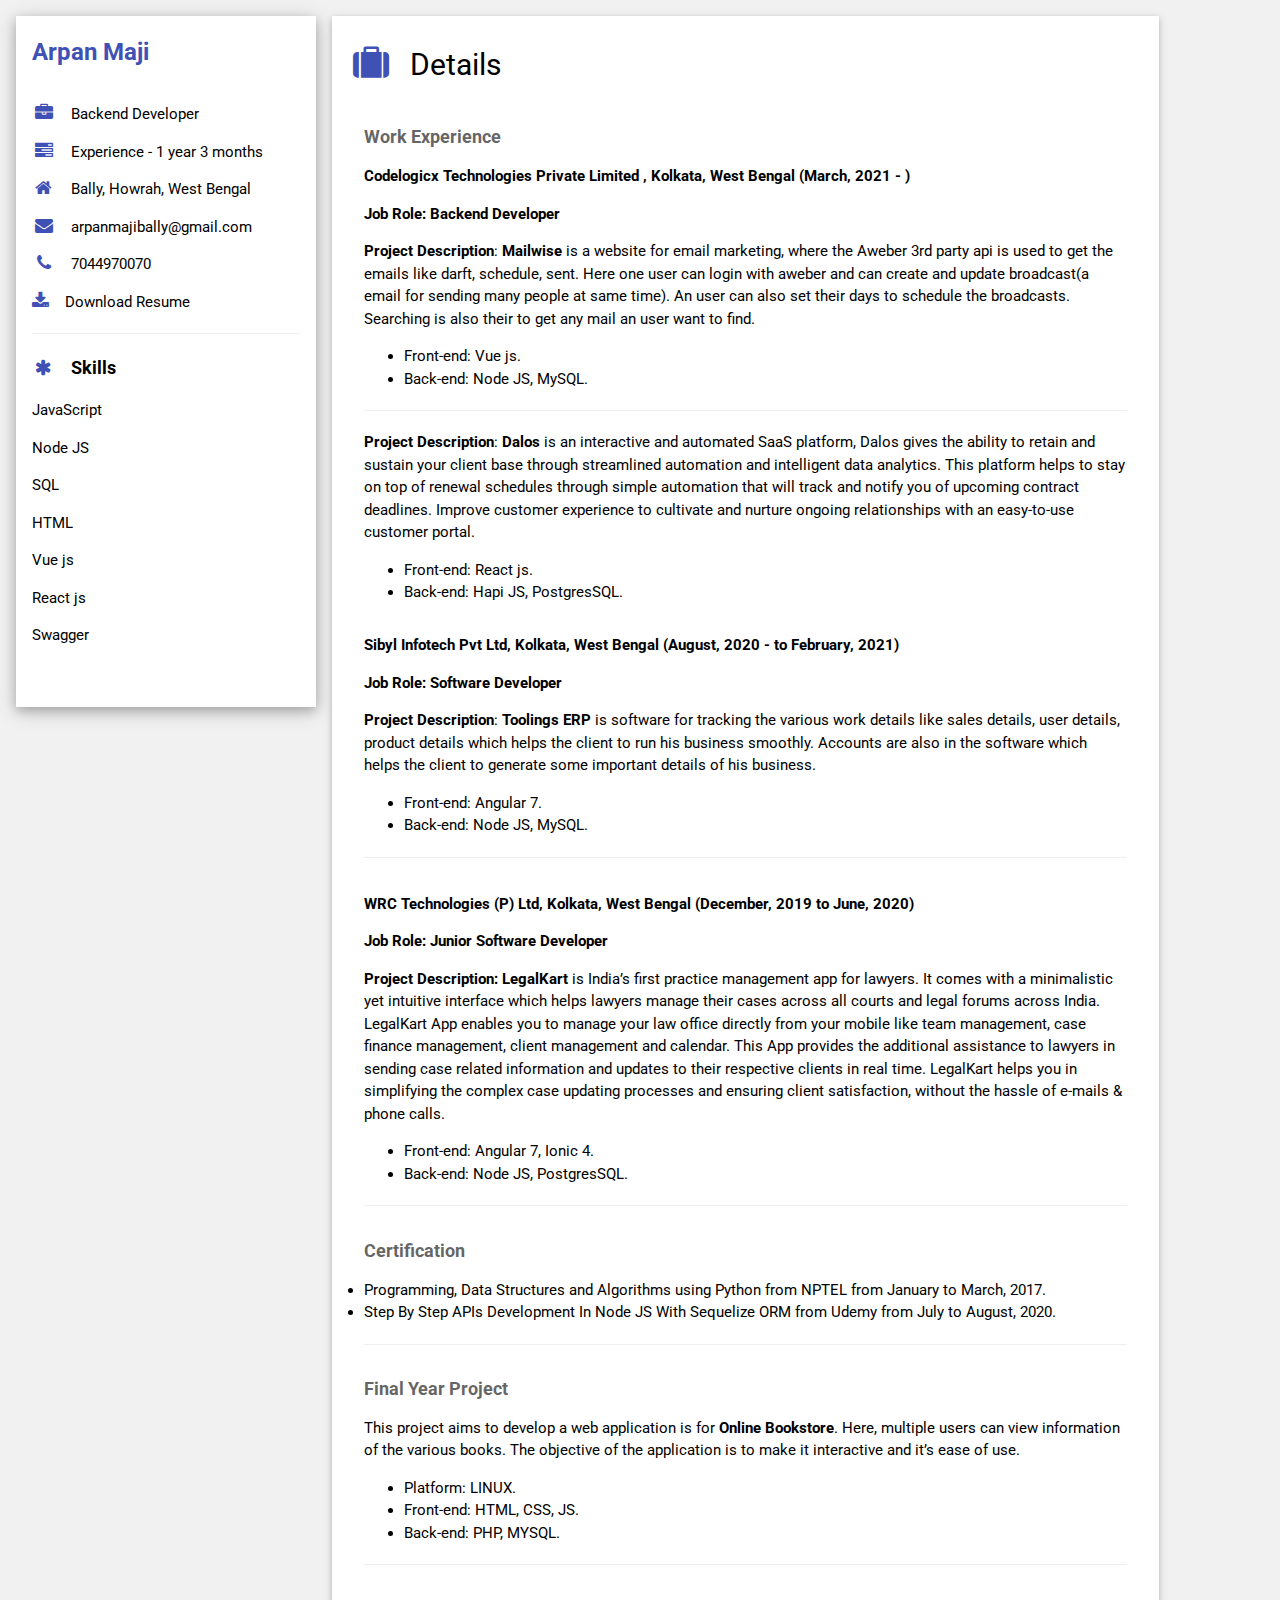
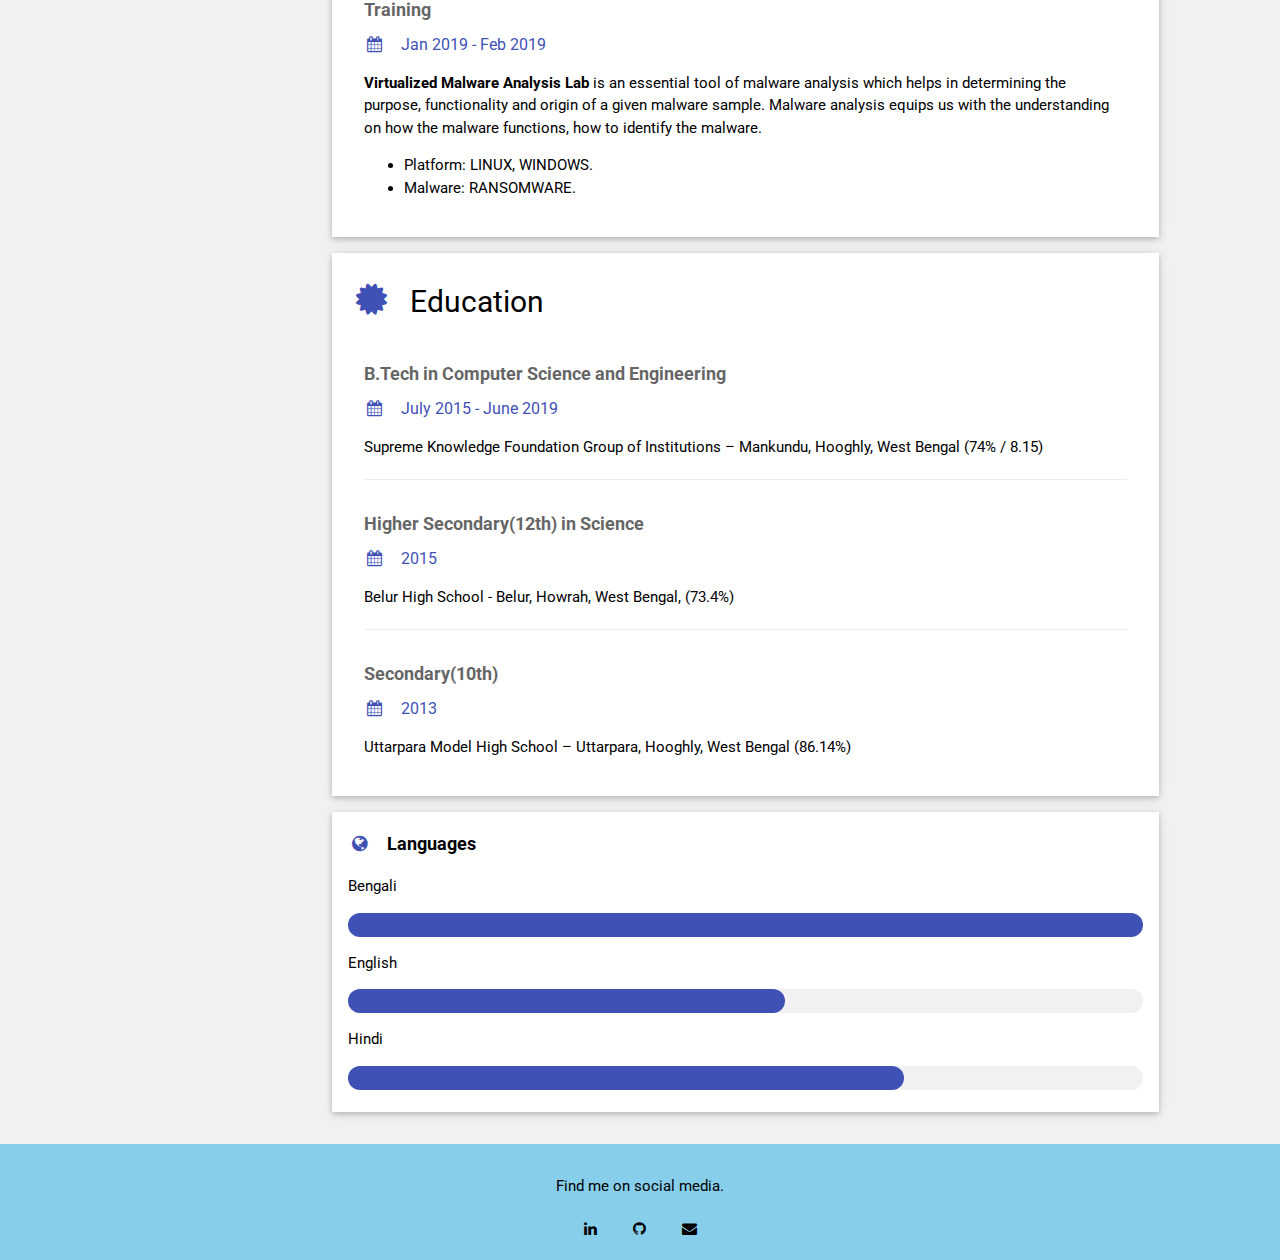
==== index.html @ 8499e1c4 "update" ====
<!DOCTYPE html>
<html>
<title>Arpan Maji</title>
<meta charset="UTF-8">
<meta name="viewport" content="width=device-width, initial-scale=1">
<link rel="stylesheet" href="https://www.w3schools.com/w3css/4/w3.css">
<link rel='stylesheet' href='https://fonts.googleapis.com/css?family=Roboto'>
<link rel="stylesheet" href="https://cdnjs.cloudflare.com/ajax/libs/font-awesome/4.7.0/css/font-awesome.min.css">
<style>
    html,
    body,
    h1,
    h2,
    h3,
    h4,
    h5,
    h6 {
        font-family: "Roboto", sans-serif
    }
</style>

<body class="w3-light-grey">

    <!-- Page Container -->
    <div class="w3-content w3-margin-top" style="max-width:1400px;">

        <!-- The Grid -->
        <div class="w3-row-padding">

            <!-- Left Column -->
            <div class="w3-quarter">

                <div class="w3-white w3-text-black w3-card-4">
                    <div class="w3-display-circle">
                        <!-- <img src="arpan_maji.png" class="w3-circle w3-border" alt="Avatar"> -->
                        <div class="w3-display w3-container w3-text-indigo w3-padding">
                            <h3><b>Arpan Maji</b></h3>
                        </div>
                    </div>
                    <div class="w3-container">
                        <p><i class="fa fa-briefcase fa-fw w3-margin-right w3-large w3-text-indigo"></i>Backend Developer </p>
                        <p><i class="fa fa-tasks fa-fw w3-margin-right w3-large w3-text-indigo"></i>Experience - 1 year 3 months </p>
                        <p><i class="fa fa-home fa-fw w3-margin-right w3-large w3-text-indigo"></i>Bally, Howrah, West Bengal</p>
                        <p><i class="fa fa-envelope fa-fw w3-margin-right w3-large w3-text-indigo"></i>arpanmajibally@gmail.com</p>
                        <p><i class="fa fa-phone fa-fw w3-margin-right w3-large w3-text-indigo"></i>7044970070</p>
                        <p><a href="resume_arp1.pdf" target="_blank"><i class="fa fa-download fa- fw w3-margin-right w3-large w3-text-indigo"></i></a>Download Resume</p>
                        <hr>

                        <p class="w3-large"><b><i class="fa fa-asterisk fa-fw w3-margin-right w3-text-indigo"></i>Skills</b></p>
                        <p>JavaScript</p>
                        <!-- <div class="w3-light-grey w3-round-xlarge w3-small">
            <div class="w3-container w3-center w3-round-xlarge w3-indigo" style="width:70%">
              <div class="w3-center w3-text-white">70%</div>
            </div>
          </div> -->
                        <!-- <p>JAVA</p> -->
                        <!-- <div class="w3-light-grey w3-round-xlarge w3-small">
            <div class="w3-container w3-center w3-round-xlarge w3-indigo" style="width:70%">
              <div class="w3-center w3-text-white">70%</div>
            </div>
          </div> -->
                        <p>Node JS</p>
                        <!-- <div class="w3-light-grey w3-round-xlarge w3-small">
            <div class="w3-container w3-center w3-round-xlarge w3-indigo" style="width:75%">75%</div>
          </div> -->
                        <p>SQL</p>
                        <!-- <div class="w3-light-grey w3-round-xlarge w3-small">
            <div class="w3-container w3-center w3-round-xlarge w3-indigo" style="width:70%">70%</div>
          </div> -->
                        <p>HTML</p>
                        <!-- <div class="w3-light-grey w3-round-xlarge w3-small">
            <div class="w3-container w3-center w3-round-xlarge w3-indigo" style="width:60%">60%</div>
          </div> -->    <p>Vue js</p>
                        <p>React js</p>
                        <!-- <div class="w3-light-grey w3-round-xlarge w3-small">
            <div class="w3-container w3-center w3-round-xlarge w3-indigo" style="width:60%">60%</div>
          </div> -->    
                        <p>Swagger</p>
                        <!-- <p>MYSQL</p> -->
                        <!-- <div class="w3-light-grey w3-round-xlarge w3-small">
            <div class="w3-container w3-center w3-round-xlarge w3-indigo" style="width:55%">55%</div>
          </div> -->
                        <!-- <p>Python</p> -->
                        <!-- <div class="w3-light-grey w3-round-xlarge w3-small">
            <div class="w3-container w3-center w3-round-xlarge w3-indigo" style="width:45%">45%</div>
          </div> -->
                        <!-- <p>Machine Learning</p> -->
                        <!-- <div class="w3-light-grey w3-round-xlarge w3-small">
            <div class="w3-container w3-center w3-round-xlarge w3-indigo" style="width:15%">15%</div>
          </div> -->
                        <br>

                        <!-- <p class="w3-large w3-text-theme"><b><i class="fa fa-globe fa-fw w3-margin-right w3-text-indigo"></i>Languages</b></p>
                        <p>Bengali</p>
                        <div class="w3-light-grey w3-round-xlarge">
                            <div class="w3-round-xlarge w3-indigo" style="height:24px;width:100%"></div>
                        </div>
                        <p>English</p>
                        <div class="w3-light-grey w3-round-xlarge">
                            <div class="w3-round-xlarge w3-indigo" style="height:24px;width:55%"></div>
                        </div>
                        <p>Hindi</p>
                        <div class="w3-light-grey w3-round-xlarge">
                            <div class="w3-round-xlarge w3-indigo" style="height:24px;width:70%"></div>
                        </div> -->
                        <br>
                    </div>
                </div><br>

                <!-- End Left Column -->
            </div>

            <!-- Right Column -->
            <div class="w3-twothird">

                <div class="w3-container w3-card w3-white w3-margin-bottom">
                    <h2 class="w3-text-black w3-padding-16"><i class="fa fa-suitcase fa-fw w3-margin-right w3-xxlarge w3-text-indigo"></i>Details</h2>
                    <!-- <div class="w3-container">
          <h5 class="w3-opacity"><b>Ongoing Project</b></h5>
          <h6 class="w3-text-teal"><i class="fa fa-calendar fa-fw w3-margin-right"></i>Jan 2015 - <span class="w3-tag w3-teal w3-round">Current</span></h6> 
          <p><b>ELE</b> is a web application to help customers hire trusted professionals for their service needs. Through this web application customers can get electricians and plumbers at low cost. If they can’t give the service in 6 hours the service charge will free.
            <ul>
              <li>Platform: LINUX</li>
              <li>Front-end: HTML, CSS,JS</li>
              <li>Back-end: PHP, MYSQL</li>
            </ul>
          </p>
          <hr>
        </div> -->
                    <div class="w3-container ">
                        <h5 class="w3-opacity"><b>Work Experience</b></h5>
                        <!--    <h6 class="w3-text-teal"><i class="fa fa-calendar fa-fw w3-margin-right"></i>Jan 2015 - <span class="w3-tag w3-teal w3-round">Current</span></h6> -->
                        <p><b>Codelogicx Technologies Private Limited , Kolkata, West Bengal (March, 2021 - )</b></p>
                        <p><b>Job Role: Backend Developer</b></p>
                        <!-- <p><b>Job Description</b>: My designation was Junior Software Developer in that company.There I learned to write rest apis in node js and also worked in jquery, ajax, hbs. -->
                        <p><b>Project Description</b>: <b>Mailwise</b> is a website for email marketing, where the Aweber 3rd party api
                            is used to get the emails like darft, schedule, sent. Here one user can login with aweber and can create and update 
                            broadcast(a email for sending many people at same time). An user can also set their days to schedule the broadcasts. Searching is also their
                            to get any mail an user want to find.
                            <!-- is software for tracking the various work details like sales details, user details, product details which helps the client to run his business smoothly. Accounts are also in the software
                            which helps the client to generate some important details of his business. --></p>
                        <ul>
                            <!-- <li>Platform: LINUX</li> -->
                            <li>Front-end: Vue js.</li>
                            <li>Back-end: Node JS, MySQL.</li>
                        </ul>
                        <hr>

                        <p><b>Project Description</b>: <b>Dalos</b> is an interactive and automated SaaS platform, Dalos gives the ability to retain and sustain your client base through
                            streamlined automation and intelligent data analytics. This platform helps to stay on top of renewal schedules through simple automation that will track and notify you of upcoming contract deadlines.
                            Improve customer experience to cultivate and nurture ongoing relationships with an easy-to-use customer portal.
                            <!-- is software for tracking the various work details like sales details, user details, product details which helps the client to run his business smoothly. Accounts are also in the software
                            which helps the client to generate some important details of his business. --></p>
                        <ul>
                            <!-- <li>Platform: LINUX</li> -->
                            <li>Front-end: React js.</li>
                            <li>Back-end: Hapi JS, PostgresSQL.</li>
                        </ul>
                    </div>
                    <div class="w3-container ">
                        
                        <!--    <h6 class="w3-text-teal"><i class="fa fa-calendar fa-fw w3-margin-right"></i>Jan 2015 - <span class="w3-tag w3-teal w3-round">Current</span></h6> -->
                        <p><b>Sibyl Infotech Pvt Ltd, Kolkata, West Bengal (August, 2020 - to February, 2021)</b></p>
                        <p><b>Job Role: Software Developer</b></p>
                        <!-- <p><b>Job Description</b>: My designation was Junior Software Developer in that company.There I learned to write rest apis in node js and also worked in jquery, ajax, hbs. -->
                        <p><b>Project Description</b>: <b>Toolings ERP</b> is software for tracking the various work details like sales details, user details, product details which helps the client to run his business smoothly. Accounts are also in the software
                            which helps the client to generate some important details of his business.</p>
                        <ul>
                            <!-- <li>Platform: LINUX</li> -->
                            <li>Front-end: Angular 7.</li>
                            <li>Back-end: Node JS, MySQL.</li>
                        </ul>
                        <hr>
                    </div>
                    <div class="w3-container">
                        
                        <p><b>WRC Technologies (P) Ltd, Kolkata, West Bengal (December, 2019 to June, 2020)</b></p>
                        <p><b>Job Role: Junior Software Developer</b></p>
                        <!-- <p><b>Job Description</b>: My designation was Junior Software Developer in that company.There I learned to write rest apis in node js and also worked in jquery, ajax, hbs. -->
                        <p> <b>Project Description:</b> <b>LegalKart</b> is India’s first practice management app for lawyers. It comes with a minimalistic yet intuitive interface which helps lawyers manage their cases across all courts and legal forums across
                            India. LegalKart App enables you to manage your law office directly from your mobile like team management, case finance management, client management and calendar. This App provides the additional assistance to lawyers in sending
                            case related information and updates to their respective clients in real time. LegalKart helps you in simplifying the complex case updating processes and ensuring client satisfaction, without the hassle of e-mails & phone calls.</p>
                        <ul>
                            <!-- <li>Platform: LINUX</li> -->
                            <li>Front-end: Angular 7, Ionic 4.</li>
                            <li>Back-end: Node JS, PostgresSQL.</li>
                        </ul>
                        <hr>
                    </div>
                    <div class="w3-container">
                        <h5 class="w3-opacity"><b>Certification</b></h5>
                        <!--      <h6 class="w3-text-teal"><i class="fa fa-calendar fa-fw w3-margin-right"></i>Mar 2012 - Dec 2014</h6> -->
                        <p>
                            <!-- <ul> -->
                            <!-- <li>PG Certification in Machine Learning and Deep Learning from UpGrad (Pursuing)</li> -->
                            <li>Programming, Data Structures and Algorithms using Python from NPTEL from January to March, 2017.</li>
                            <li>Step By Step APIs Development In Node JS With Sequelize ORM from Udemy from July to August, 2020.</li>
                            <!-- </ul> -->
                        </p>
                        <hr>
                    </div>
                    <div class="w3-container">
                        <h5 class="w3-opacity"><b>Final Year Project</b></h5>
                        <!--      <h6 class="w3-text-teal"><i class="fa fa-calendar fa-fw w3-margin-right"></i>Mar 2012 - Dec 2014</h6> -->
                        <p>This project aims to develop a web application is for <b>Online Bookstore</b>. Here, multiple users can view information of the various books. The objective of the application is to make it interactive and it’s ease of use.
                            <ul>
                                <li>Platform: LINUX.</li>
                                <li>Front-end: HTML, CSS, JS.</li>
                                <li>Back-end: PHP, MYSQL.</li>

                            </ul>
                        </p>
                        <hr>
                    </div>

                    <div class="w3-container">
                        <h5 class="w3-opacity"><b>Training</b></h5>
                        <h6 class="w3-text-indigo"><i class="fa fa-calendar fa-fw w3-margin-right"></i>Jan 2019 - Feb 2019</h6>
                        <p><b>Virtualized Malware Analysis Lab</b> is an essential tool of malware analysis which helps in determining the purpose, functionality and origin of a given malware sample. Malware analysis equips us with the understanding on how
                            the malware functions, how to identify the malware.
                            <ul>
                                <li>Platform: LINUX, WINDOWS.</li>
                                <li>Malware: RANSOMWARE.</li>

                            </ul>
                        </p>
                        <br>
                    </div>
                </div>

                <div class="w3-container w3-card w3-white w3-margin-bottom">
                    <h2 class="w3-text-black w3-padding-16"><i class="fa fa-certificate fa-fw w3-margin-right w3-xxlarge w3-text-indigo"></i>Education</h2>
                    <div class="w3-container">
                        <h5 class="w3-opacity"><b>B.Tech in Computer Science and Engineering</b></h5>
                        <h6 class="w3-text-indigo"><i class="fa fa-calendar fa-fw w3-margin-right"></i>July 2015 - June 2019</h6>
                        <p>Supreme Knowledge Foundation Group of Institutions – Mankundu, Hooghly, West Bengal (74% / 8.15)</p>
                        <hr>
                    </div>
                    <div class="w3-container">
                        <h5 class="w3-opacity"><b>Higher Secondary(12th) in Science</b></h5>
                        <h6 class="w3-text-indigo"><i class="fa fa-calendar fa-fw w3-margin-right"></i>2015</h6>
                        <p>Belur High School - Belur, Howrah, West Bengal, (73.4%)</p>
                        <hr>
                    </div>
                    <div class="w3-container">
                        <h5 class="w3-opacity"><b>Secondary(10th)</b></h5>
                        <h6 class="w3-text-indigo"><i class="fa fa-calendar fa-fw w3-margin-right"></i>2013</h6>
                        <p>Uttarpara Model High School – Uttarpara, Hooghly, West Bengal (86.14%)</p><br>
                    </div>
                </div>



                <div class="w3-container w3-card w3-white w3-margin-bottom">
                    <p class="w3-large w3-text-theme"><b><i class="fa fa-globe fa-fw w3-margin-right w3-text-indigo"></i>Languages</b></p>
                    <p>Bengali</p>
                    <div class="w3-light-grey w3-round-xlarge">
                        <div class="w3-round-xlarge w3-indigo" style="height:24px;width:100%"></div>
                    </div>
                    <p>English</p>
                    <div class="w3-light-grey w3-round-xlarge">
                        <div class="w3-round-xlarge w3-indigo" style="height:24px;width:55%"></div>
                    </div>
                    <p>Hindi</p>
                    <!-- <div class="w3-container"></div> -->
                    <div class="w3-light-grey w3-round-xlarge w3-padding-bottom">
                        <div class="w3-round-xlarge w3-indigo" style="height:24px;width:70%"></div>
                    </div>
                    <br>
                </div>
                <!-- End Right Column -->
            </div>

            <!-- End Grid -->
        </div>

        <!-- End Page Container -->
    </div>

    <footer class="w3-container w3-light-blue w3-center w3-margin-top w3-padding-16">
        <p>Find me on social media.</p>
        <!-- <a href="https://www.facebook.com/index.php?next=https%3A%2F%2Fwww.facebook.com%2Fhackercup%2Fregister"> <i class="fa fa-facebook-official w3-hover-opacity w3-padding"></i>
        </a> -->
        <a href="https://www.linkedin.com/in/arpan-maji-59579b147/" target="_blank"><i class="fa fa-linkedin w3-hover-opacity w3-padding"></i></a>
        <!-- <a href="https://in.pinterest.com/arpanmajibally/"><i class="fa fa-pinterest-p w3-hover-opacity w3-padding"></i></a> -->
        <a href="https://arpan8.github.io/" target="_blank"><i class="fa fa-github w3-hover-opacity w3-padding"></i></a>
        <a href="https://mail.google.com/mail/u/0/?view=cm&fs=1&tf=1&source=mailto&to=arpanmajibally@gmail.com" target="_blank"><i class="fa fa-envelope w3-hover-opacity w3-padding"></i></a>

        <!--<p>Powered by <a href="https://www.w3schools.com/w3css/default.asp" target="_blank">w3.css</a></p>-->
    </footer>

</body>

</html>
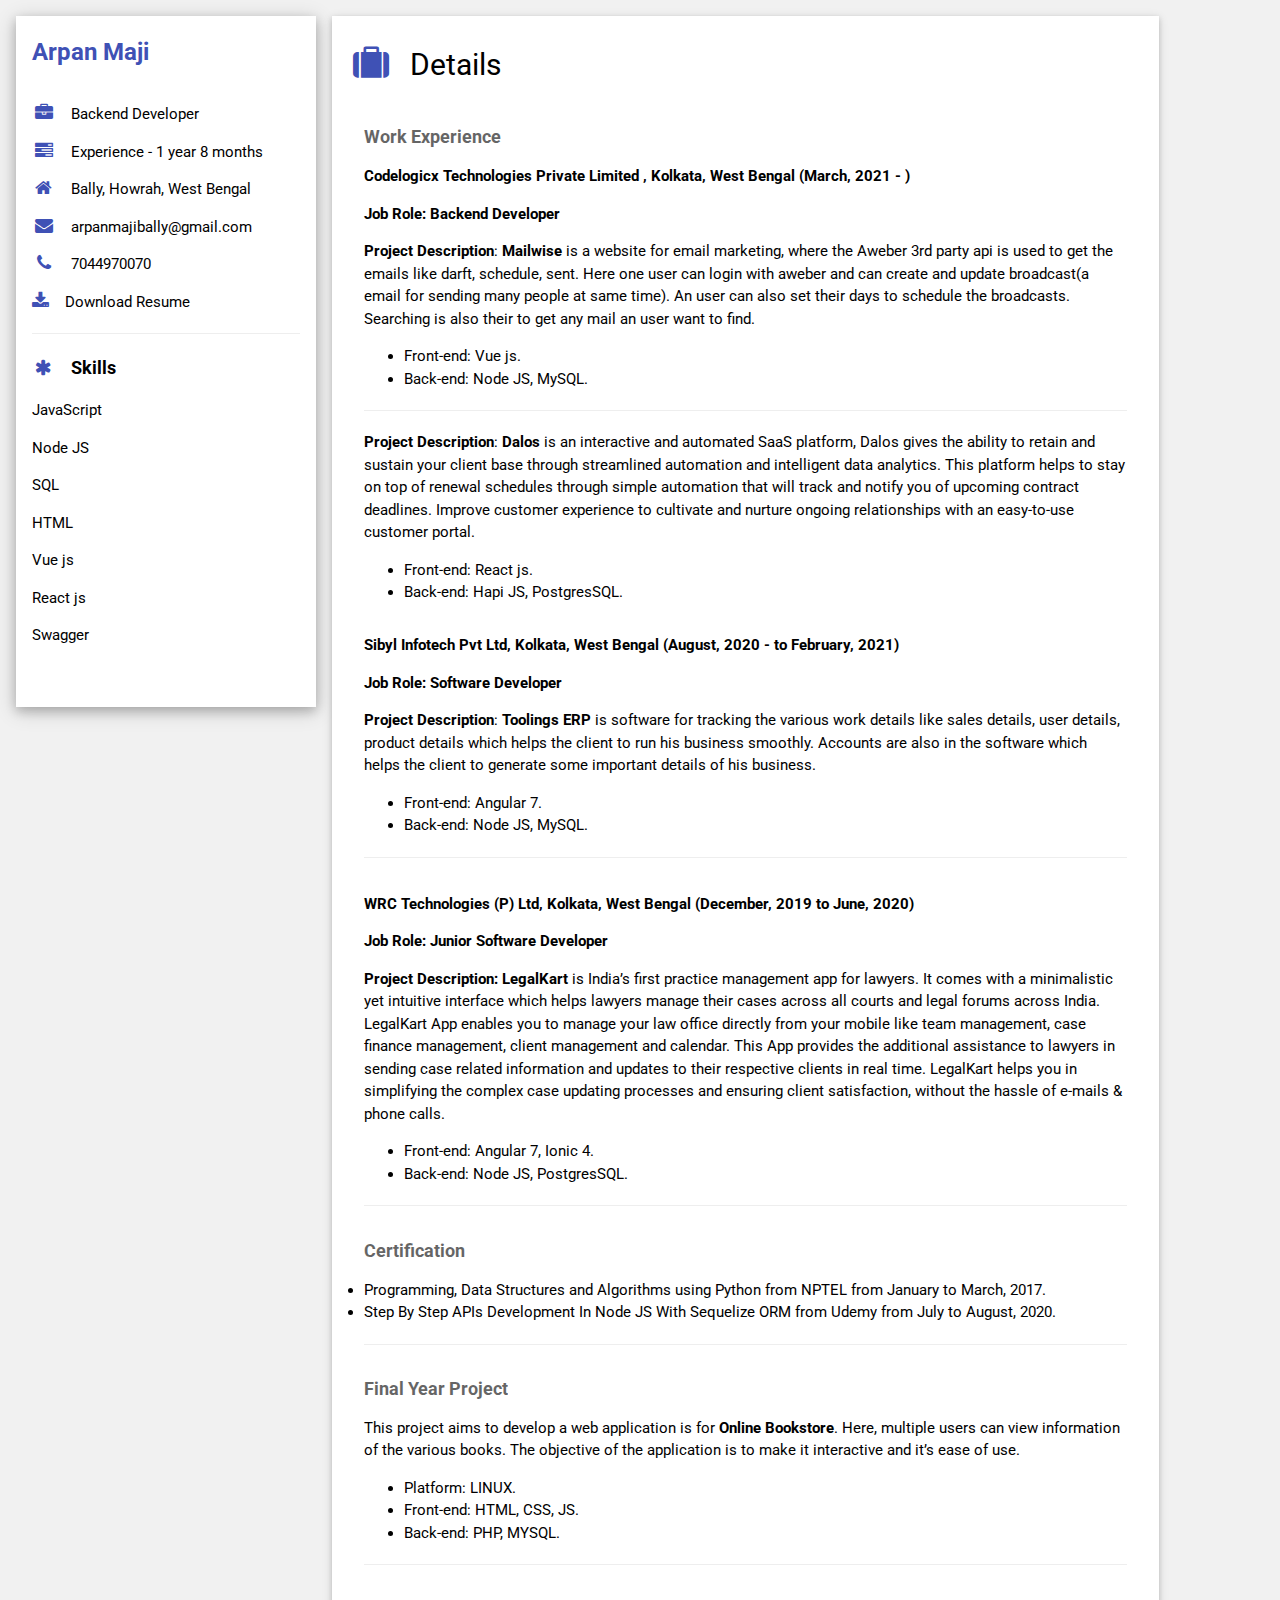
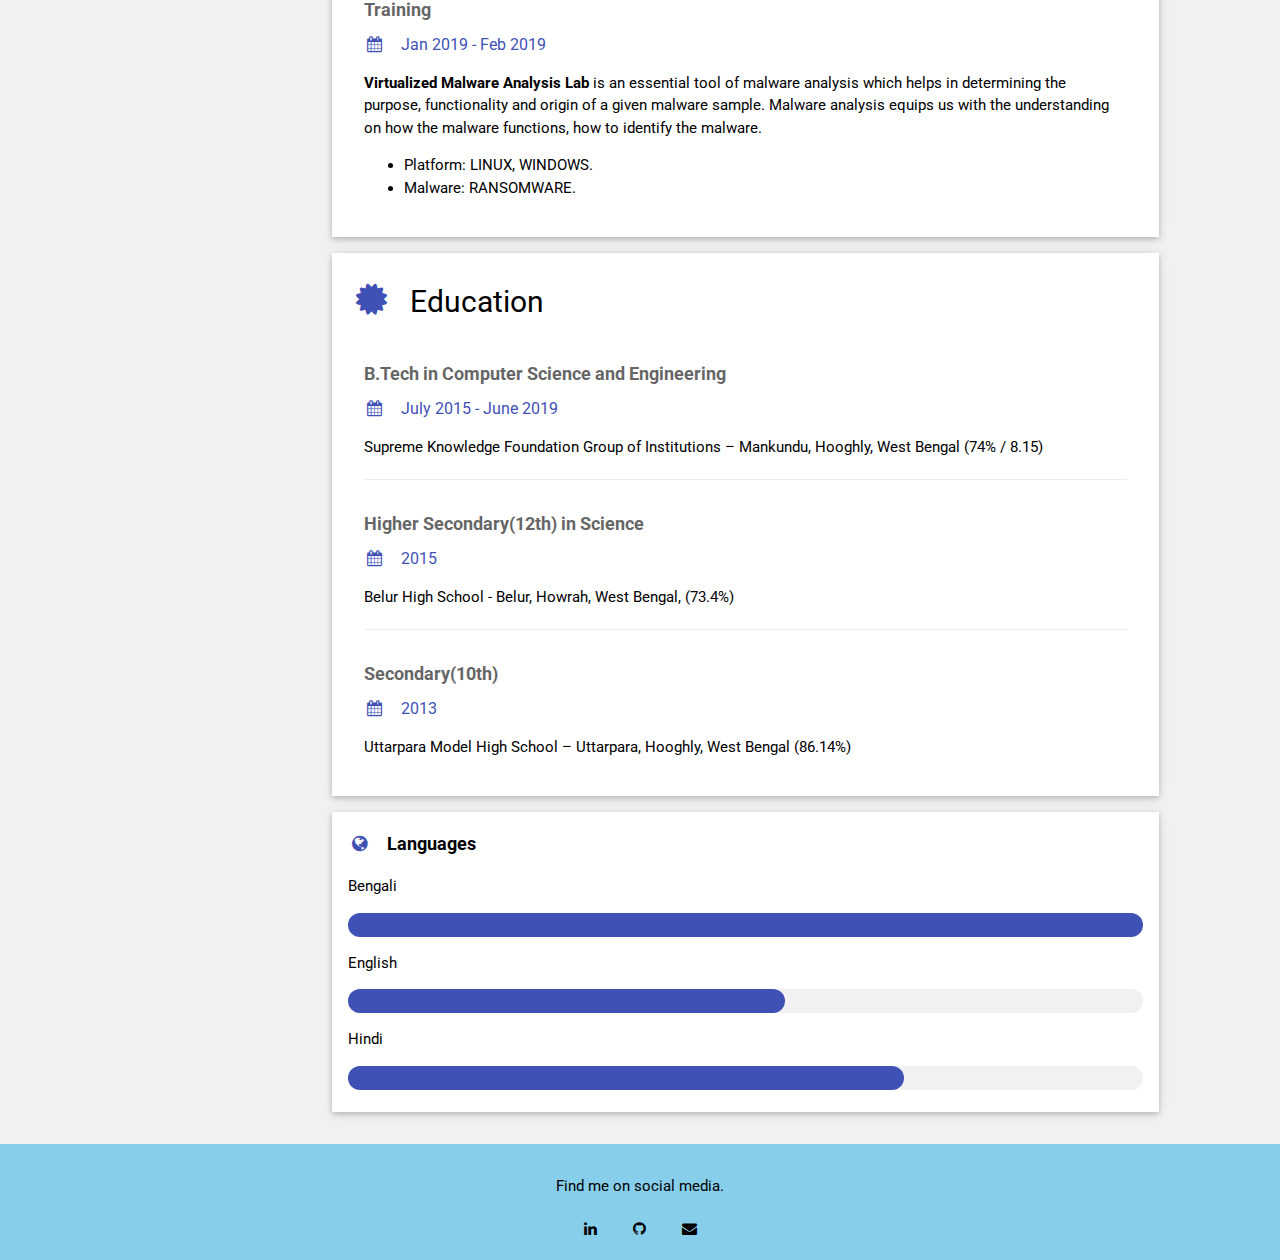
==== commit ab36a2e7: "update" ====
--- a/index.html
+++ b/index.html
@@ -39,7 +39,7 @@
                     </div>
                     <div class="w3-container">
                         <p><i class="fa fa-briefcase fa-fw w3-margin-right w3-large w3-text-indigo"></i>Backend Developer </p>
-                        <p><i class="fa fa-tasks fa-fw w3-margin-right w3-large w3-text-indigo"></i>Experience - 1 year 3 months </p>
+                        <p><i class="fa fa-tasks fa-fw w3-margin-right w3-large w3-text-indigo"></i>Experience - 1 year 8 months </p>
                         <p><i class="fa fa-home fa-fw w3-margin-right w3-large w3-text-indigo"></i>Bally, Howrah, West Bengal</p>
                         <p><i class="fa fa-envelope fa-fw w3-margin-right w3-large w3-text-indigo"></i>arpanmajibally@gmail.com</p>
                         <p><i class="fa fa-phone fa-fw w3-margin-right w3-large w3-text-indigo"></i>7044970070</p>
@@ -283,7 +283,7 @@
         </a> -->
         <a href="https://www.linkedin.com/in/arpan-maji-59579b147/" target="_blank"><i class="fa fa-linkedin w3-hover-opacity w3-padding"></i></a>
         <!-- <a href="https://in.pinterest.com/arpanmajibally/"><i class="fa fa-pinterest-p w3-hover-opacity w3-padding"></i></a> -->
-        <a href="https://arpan8.github.io/" target="_blank"><i class="fa fa-github w3-hover-opacity w3-padding"></i></a>
+        <a href="https://github.com/arpan8" target="_blank"><i class="fa fa-github w3-hover-opacity w3-padding"></i></a>
         <a href="https://mail.google.com/mail/u/0/?view=cm&fs=1&tf=1&source=mailto&to=arpanmajibally@gmail.com" target="_blank"><i class="fa fa-envelope w3-hover-opacity w3-padding"></i></a>
 
         <!--<p>Powered by <a href="https://www.w3schools.com/w3css/default.asp" target="_blank">w3.css</a></p>-->
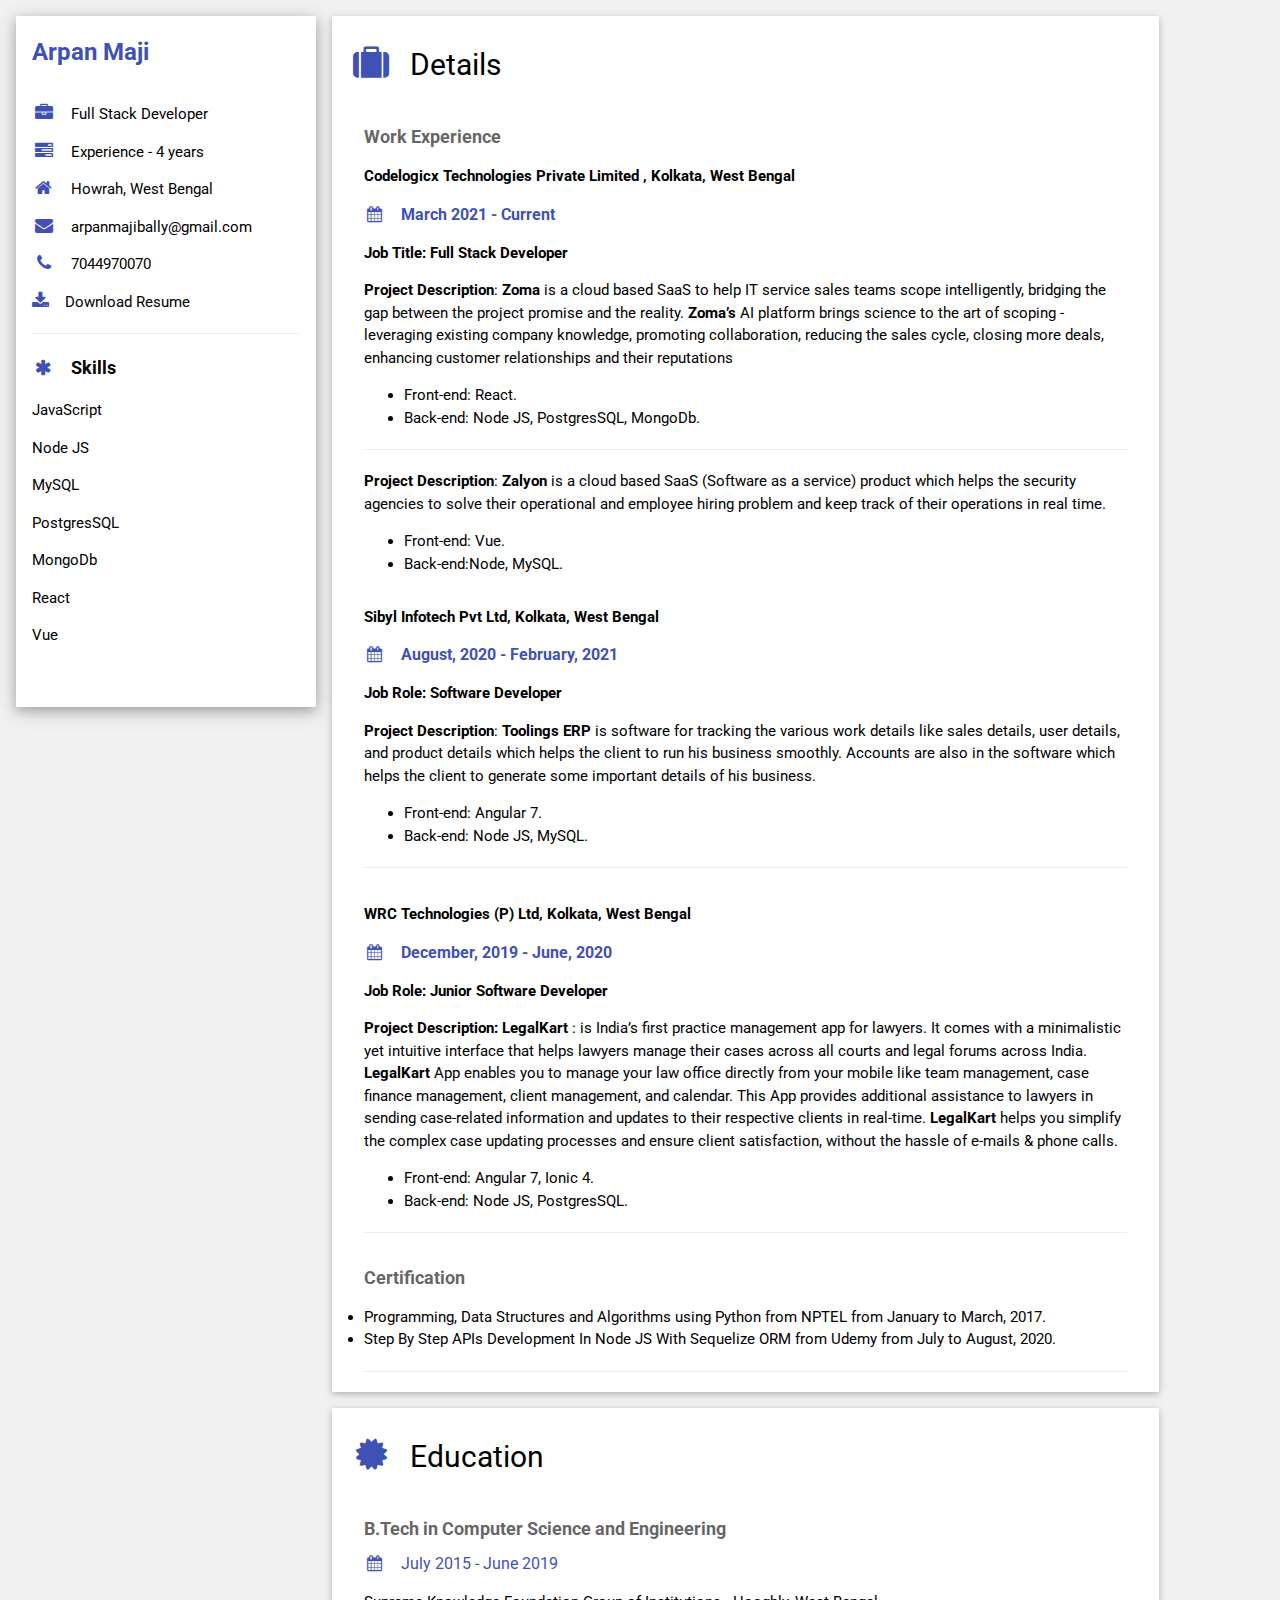
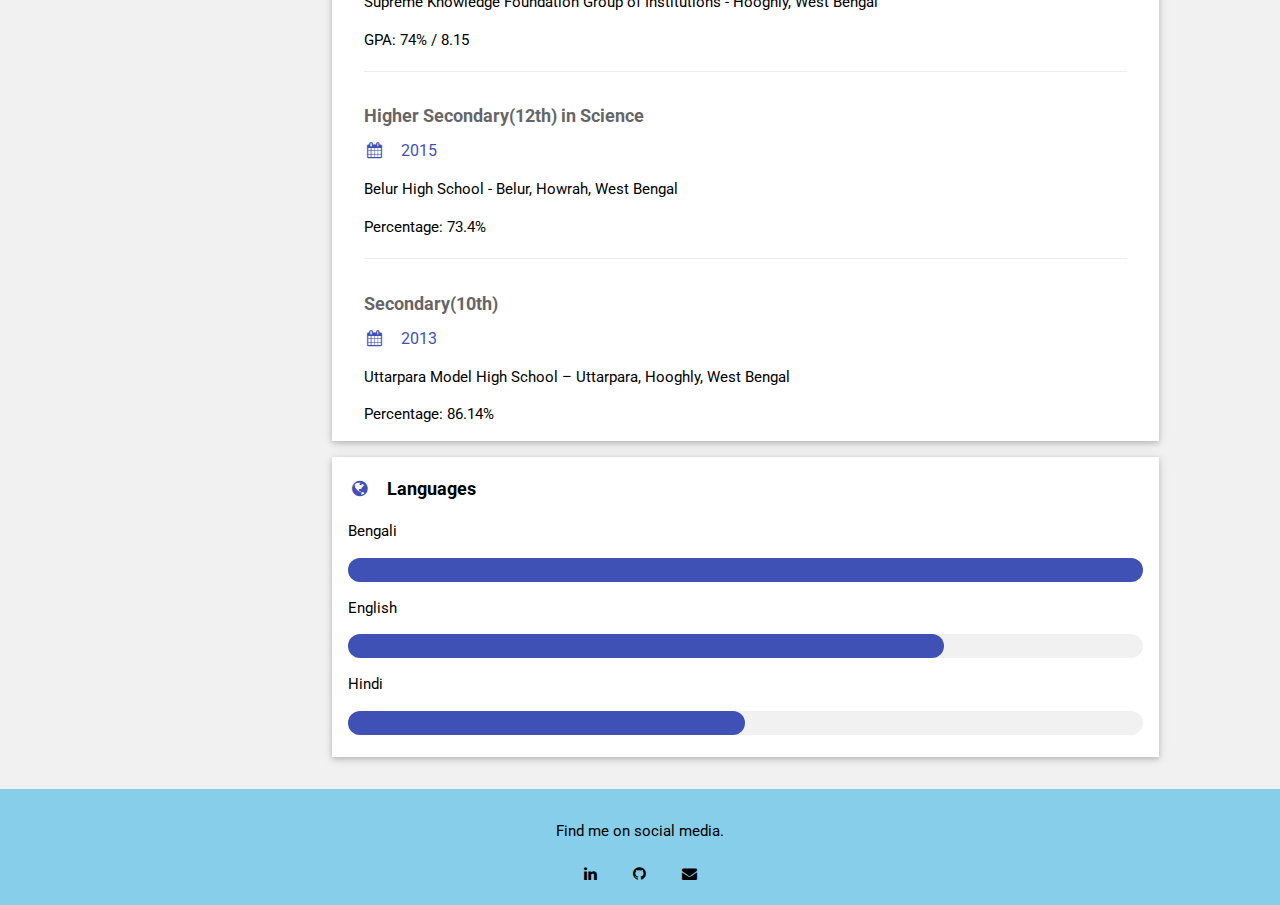
==== commit f51f50b8: "update the experience and resume" ====
--- a/index.html
+++ b/index.html
@@ -38,12 +38,12 @@
                         </div>
                     </div>
                     <div class="w3-container">
-                        <p><i class="fa fa-briefcase fa-fw w3-margin-right w3-large w3-text-indigo"></i>Backend Developer </p>
-                        <p><i class="fa fa-tasks fa-fw w3-margin-right w3-large w3-text-indigo"></i>Experience - 1 year 8 months </p>
-                        <p><i class="fa fa-home fa-fw w3-margin-right w3-large w3-text-indigo"></i>Bally, Howrah, West Bengal</p>
+                        <p><i class="fa fa-briefcase fa-fw w3-margin-right w3-large w3-text-indigo"></i>Full Stack Developer </p>
+                        <p><i class="fa fa-tasks fa-fw w3-margin-right w3-large w3-text-indigo"></i>Experience - 4 years </p>
+                        <p><i class="fa fa-home fa-fw w3-margin-right w3-large w3-text-indigo"></i>Howrah, West Bengal</p>
                         <p><i class="fa fa-envelope fa-fw w3-margin-right w3-large w3-text-indigo"></i>arpanmajibally@gmail.com</p>
                         <p><i class="fa fa-phone fa-fw w3-margin-right w3-large w3-text-indigo"></i>7044970070</p>
-                        <p><a href="resume_arp1.pdf" target="_blank"><i class="fa fa-download fa- fw w3-margin-right w3-large w3-text-indigo"></i></a>Download Resume</p>
+                        <p><a href="Arpan_CV.pdf" target="_blank"><i class="fa fa-download fa- fw w3-margin-right w3-large w3-text-indigo"></i></a>Download Resume</p>
                         <hr>
 
                         <p class="w3-large"><b><i class="fa fa-asterisk fa-fw w3-margin-right w3-text-indigo"></i>Skills</b></p>
@@ -63,19 +63,19 @@
                         <!-- <div class="w3-light-grey w3-round-xlarge w3-small">
             <div class="w3-container w3-center w3-round-xlarge w3-indigo" style="width:75%">75%</div>
           </div> -->
-                        <p>SQL</p>
+                        <p>MySQL</p>
                         <!-- <div class="w3-light-grey w3-round-xlarge w3-small">
             <div class="w3-container w3-center w3-round-xlarge w3-indigo" style="width:70%">70%</div>
           </div> -->
-                        <p>HTML</p>
+                        <p>PostgresSQL</p>
                         <!-- <div class="w3-light-grey w3-round-xlarge w3-small">
             <div class="w3-container w3-center w3-round-xlarge w3-indigo" style="width:60%">60%</div>
-          </div> -->    <p>Vue js</p>
-                        <p>React js</p>
+          </div> -->    <p>MongoDb</p>
+                        <p>React</p>
                         <!-- <div class="w3-light-grey w3-round-xlarge w3-small">
             <div class="w3-container w3-center w3-round-xlarge w3-indigo" style="width:60%">60%</div>
           </div> -->    
-                        <p>Swagger</p>
+                        <p>Vue</p>
                         <!-- <p>MYSQL</p> -->
                         <!-- <div class="w3-light-grey w3-round-xlarge w3-small">
             <div class="w3-container w3-center w3-round-xlarge w3-indigo" style="width:55%">55%</div>
@@ -130,41 +130,39 @@
                     <div class="w3-container ">
                         <h5 class="w3-opacity"><b>Work Experience</b></h5>
                         <!--    <h6 class="w3-text-teal"><i class="fa fa-calendar fa-fw w3-margin-right"></i>Jan 2015 - <span class="w3-tag w3-teal w3-round">Current</span></h6> -->
-                        <p><b>Codelogicx Technologies Private Limited , Kolkata, West Bengal (March, 2021 - )</b></p>
-                        <p><b>Job Role: Backend Developer</b></p>
+                        <p><b>Codelogicx Technologies Private Limited , Kolkata, West Bengal<h6 class="w3-text-indigo"><i class="fa fa-calendar fa-fw w3-margin-right"></i>March 2021 - Current</h6></b></p>
+                        <p><b>Job Title: Full Stack Developer</b></p>
                         <!-- <p><b>Job Description</b>: My designation was Junior Software Developer in that company.There I learned to write rest apis in node js and also worked in jquery, ajax, hbs. -->
-                        <p><b>Project Description</b>: <b>Mailwise</b> is a website for email marketing, where the Aweber 3rd party api
-                            is used to get the emails like darft, schedule, sent. Here one user can login with aweber and can create and update 
-                            broadcast(a email for sending many people at same time). An user can also set their days to schedule the broadcasts. Searching is also their
-                            to get any mail an user want to find.
+                        <p><b>Project Description</b>: <b>Zoma</b> is a cloud based SaaS to help IT service sales teams scope intelligently, bridging the gap between the project promise
+                            and the reality. <b>Zoma’s</b> AI platform brings science to the art of scoping - leveraging existing company knowledge, promoting collaboration, reducing
+                            the sales cycle, closing more deals, enhancing customer relationships and their reputations
                             <!-- is software for tracking the various work details like sales details, user details, product details which helps the client to run his business smoothly. Accounts are also in the software
                             which helps the client to generate some important details of his business. --></p>
                         <ul>
                             <!-- <li>Platform: LINUX</li> -->
-                            <li>Front-end: Vue js.</li>
-                            <li>Back-end: Node JS, MySQL.</li>
-                        </ul>
-                        <hr>
-
-                        <p><b>Project Description</b>: <b>Dalos</b> is an interactive and automated SaaS platform, Dalos gives the ability to retain and sustain your client base through
-                            streamlined automation and intelligent data analytics. This platform helps to stay on top of renewal schedules through simple automation that will track and notify you of upcoming contract deadlines.
-                            Improve customer experience to cultivate and nurture ongoing relationships with an easy-to-use customer portal.
+                            <li>Front-end: React.</li>
+                            <li>Back-end: Node JS, PostgresSQL, MongoDb.</li>
+                        </ul>
+                        <hr>
+
+                        <p><b>Project Description</b>: <b>Zalyon</b> is a cloud based SaaS (Software as a service) product which helps the security agencies to solve their operational and employee hiring
+                            problem and keep track of their operations in real time.
                             <!-- is software for tracking the various work details like sales details, user details, product details which helps the client to run his business smoothly. Accounts are also in the software
                             which helps the client to generate some important details of his business. --></p>
                         <ul>
                             <!-- <li>Platform: LINUX</li> -->
-                            <li>Front-end: React js.</li>
-                            <li>Back-end: Hapi JS, PostgresSQL.</li>
+                            <li>Front-end: Vue.</li>
+                            <li>Back-end:Node, MySQL.</li>
                         </ul>
                     </div>
                     <div class="w3-container ">
                         
                         <!--    <h6 class="w3-text-teal"><i class="fa fa-calendar fa-fw w3-margin-right"></i>Jan 2015 - <span class="w3-tag w3-teal w3-round">Current</span></h6> -->
-                        <p><b>Sibyl Infotech Pvt Ltd, Kolkata, West Bengal (August, 2020 - to February, 2021)</b></p>
+                        <p><b>Sibyl Infotech Pvt Ltd, Kolkata, West Bengal <h6 class="w3-text-indigo"><i class="fa fa-calendar fa-fw w3-margin-right"></i>August, 2020 - February, 2021</h6></b></p>
                         <p><b>Job Role: Software Developer</b></p>
                         <!-- <p><b>Job Description</b>: My designation was Junior Software Developer in that company.There I learned to write rest apis in node js and also worked in jquery, ajax, hbs. -->
-                        <p><b>Project Description</b>: <b>Toolings ERP</b> is software for tracking the various work details like sales details, user details, product details which helps the client to run his business smoothly. Accounts are also in the software
-                            which helps the client to generate some important details of his business.</p>
+                        <p><b>Project Description</b>: <b>Toolings ERP</b> is software for tracking the various work details like sales details, user details, and product details which helps
+                            the client to run his business smoothly. Accounts are also in the software which helps the client to generate some important details of his business.</p>
                         <ul>
                             <!-- <li>Platform: LINUX</li> -->
                             <li>Front-end: Angular 7.</li>
@@ -174,12 +172,14 @@
                     </div>
                     <div class="w3-container">
                         
-                        <p><b>WRC Technologies (P) Ltd, Kolkata, West Bengal (December, 2019 to June, 2020)</b></p>
+                        <p><b>WRC Technologies (P) Ltd, Kolkata, West Bengal <h6 class="w3-text-indigo"><i class="fa fa-calendar fa-fw w3-margin-right"></i>December, 2019 - June, 2020</h6></b></p>
                         <p><b>Job Role: Junior Software Developer</b></p>
                         <!-- <p><b>Job Description</b>: My designation was Junior Software Developer in that company.There I learned to write rest apis in node js and also worked in jquery, ajax, hbs. -->
-                        <p> <b>Project Description:</b> <b>LegalKart</b> is India’s first practice management app for lawyers. It comes with a minimalistic yet intuitive interface which helps lawyers manage their cases across all courts and legal forums across
-                            India. LegalKart App enables you to manage your law office directly from your mobile like team management, case finance management, client management and calendar. This App provides the additional assistance to lawyers in sending
-                            case related information and updates to their respective clients in real time. LegalKart helps you in simplifying the complex case updating processes and ensuring client satisfaction, without the hassle of e-mails & phone calls.</p>
+                        <p> <b>Project Description:</b> <b>LegalKart</b> : is India’s first practice management app for lawyers. It comes with a minimalistic yet intuitive interface that helps
+                            lawyers manage their cases across all courts and legal forums across India. <b>LegalKart</b> App enables you to manage your law office directly from your
+                            mobile like team management, case finance management, client management, and calendar. This App provides additional assistance to lawyers in
+                            sending case-related information and updates to their respective clients in real-time. <b>LegalKart</b> helps you simplify the complex case updating
+                            processes and ensure client satisfaction, without the hassle of e-mails & phone calls.</p>
                         <ul>
                             <!-- <li>Platform: LINUX</li> -->
                             <li>Front-end: Angular 7, Ionic 4.</li>
@@ -199,9 +199,9 @@
                         </p>
                         <hr>
                     </div>
-                    <div class="w3-container">
+                    <!-- <div class="w3-container">
                         <h5 class="w3-opacity"><b>Final Year Project</b></h5>
-                        <!--      <h6 class="w3-text-teal"><i class="fa fa-calendar fa-fw w3-margin-right"></i>Mar 2012 - Dec 2014</h6> -->
+                        
                         <p>This project aims to develop a web application is for <b>Online Bookstore</b>. Here, multiple users can view information of the various books. The objective of the application is to make it interactive and it’s ease of use.
                             <ul>
                                 <li>Platform: LINUX.</li>
@@ -211,9 +211,9 @@
                             </ul>
                         </p>
                         <hr>
-                    </div>
-
-                    <div class="w3-container">
+                    </div> -->
+
+                    <!-- <div class="w3-container">
                         <h5 class="w3-opacity"><b>Training</b></h5>
                         <h6 class="w3-text-indigo"><i class="fa fa-calendar fa-fw w3-margin-right"></i>Jan 2019 - Feb 2019</h6>
                         <p><b>Virtualized Malware Analysis Lab</b> is an essential tool of malware analysis which helps in determining the purpose, functionality and origin of a given malware sample. Malware analysis equips us with the understanding on how
@@ -225,7 +225,7 @@
                             </ul>
                         </p>
                         <br>
-                    </div>
+                    </div> -->
                 </div>
 
                 <div class="w3-container w3-card w3-white w3-margin-bottom">
@@ -233,19 +233,22 @@
                     <div class="w3-container">
                         <h5 class="w3-opacity"><b>B.Tech in Computer Science and Engineering</b></h5>
                         <h6 class="w3-text-indigo"><i class="fa fa-calendar fa-fw w3-margin-right"></i>July 2015 - June 2019</h6>
-                        <p>Supreme Knowledge Foundation Group of Institutions – Mankundu, Hooghly, West Bengal (74% / 8.15)</p>
+                        <p>Supreme Knowledge Foundation Group of Institutions - Hooghly, West Bengal</p>
+                        <p>GPA: 74% / 8.15</p>
                         <hr>
                     </div>
                     <div class="w3-container">
                         <h5 class="w3-opacity"><b>Higher Secondary(12th) in Science</b></h5>
                         <h6 class="w3-text-indigo"><i class="fa fa-calendar fa-fw w3-margin-right"></i>2015</h6>
-                        <p>Belur High School - Belur, Howrah, West Bengal, (73.4%)</p>
+                        <p>Belur High School - Belur, Howrah, West Bengal</p>
+                        <p>Percentage: 73.4%</p>
                         <hr>
                     </div>
                     <div class="w3-container">
                         <h5 class="w3-opacity"><b>Secondary(10th)</b></h5>
                         <h6 class="w3-text-indigo"><i class="fa fa-calendar fa-fw w3-margin-right"></i>2013</h6>
-                        <p>Uttarpara Model High School – Uttarpara, Hooghly, West Bengal (86.14%)</p><br>
+                        <p>Uttarpara Model High School – Uttarpara, Hooghly, West Bengal</p>
+                        <p>Percentage: 86.14%</p>
                     </div>
                 </div>
 
@@ -259,12 +262,12 @@
                     </div>
                     <p>English</p>
                     <div class="w3-light-grey w3-round-xlarge">
-                        <div class="w3-round-xlarge w3-indigo" style="height:24px;width:55%"></div>
+                        <div class="w3-round-xlarge w3-indigo" style="height:24px;width:75%"></div>
                     </div>
                     <p>Hindi</p>
                     <!-- <div class="w3-container"></div> -->
                     <div class="w3-light-grey w3-round-xlarge w3-padding-bottom">
-                        <div class="w3-round-xlarge w3-indigo" style="height:24px;width:70%"></div>
+                        <div class="w3-round-xlarge w3-indigo" style="height:24px;width:50%"></div>
                     </div>
                     <br>
                 </div>
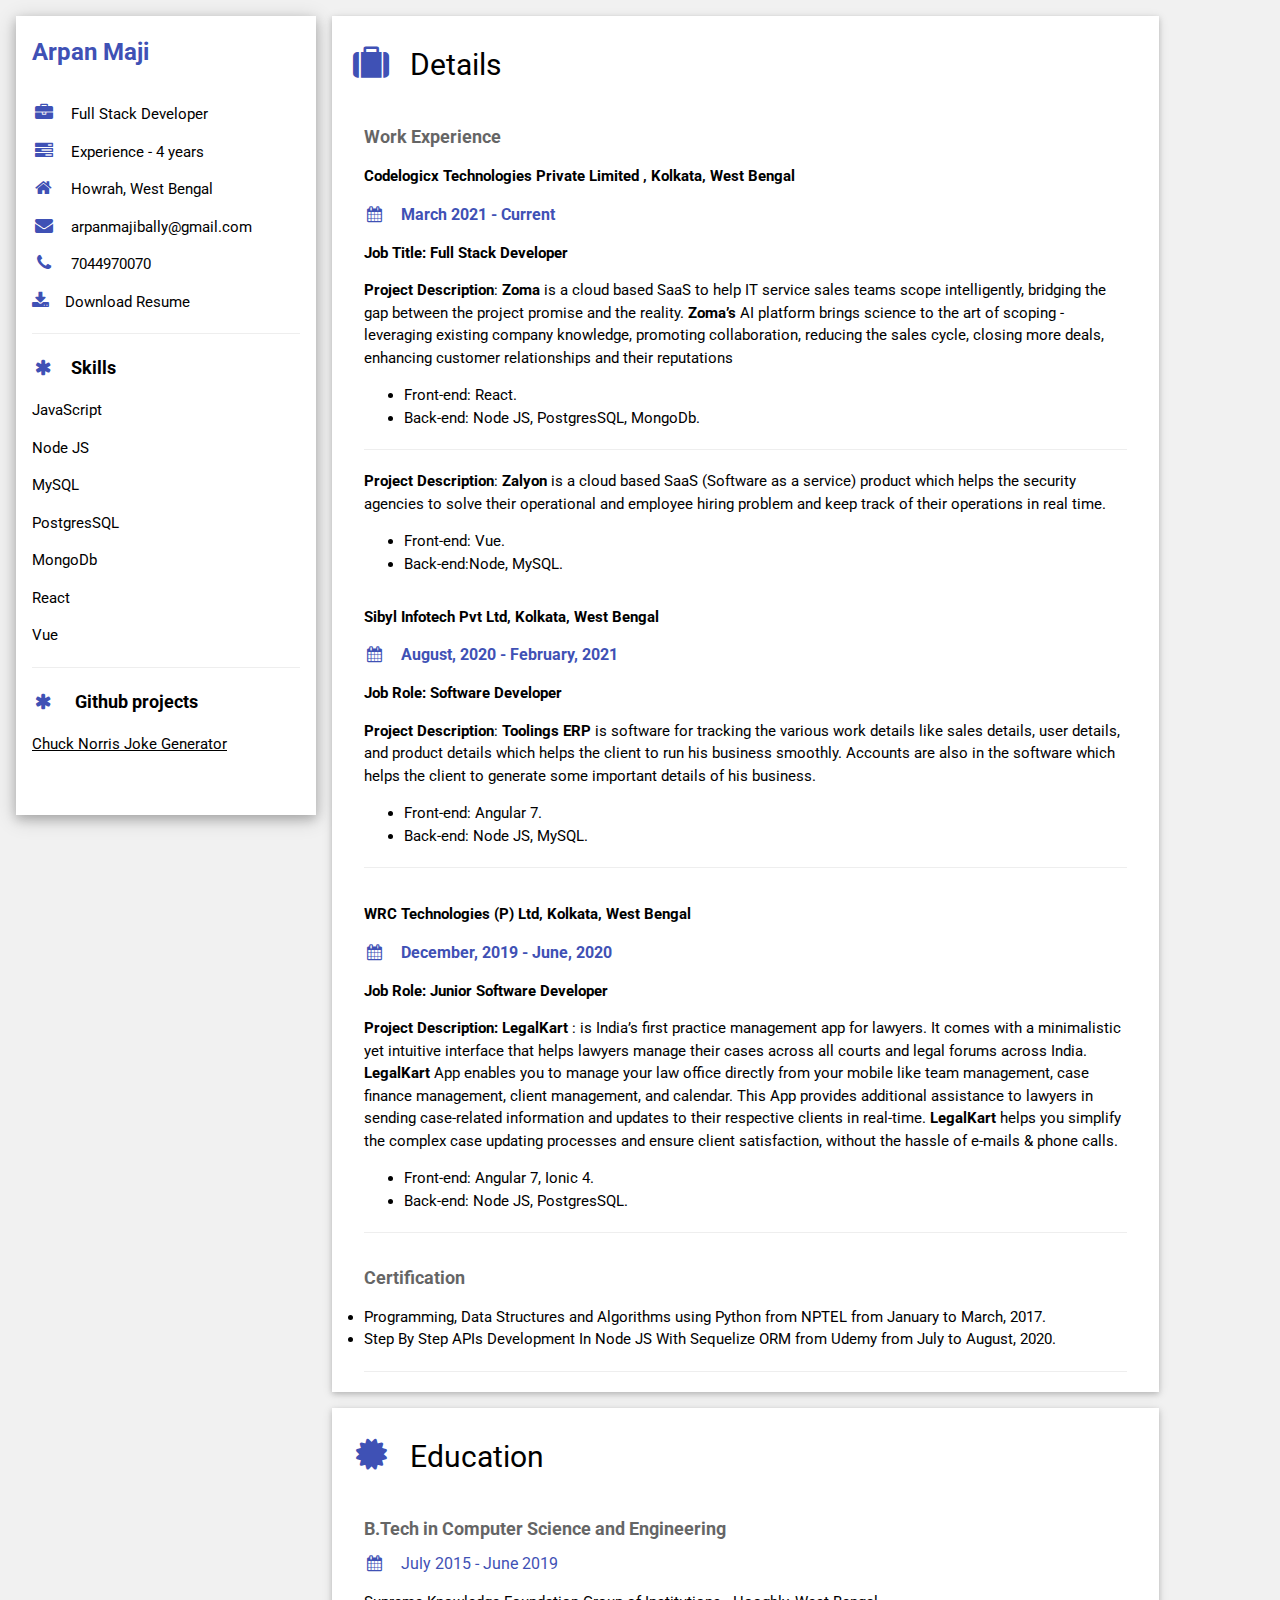
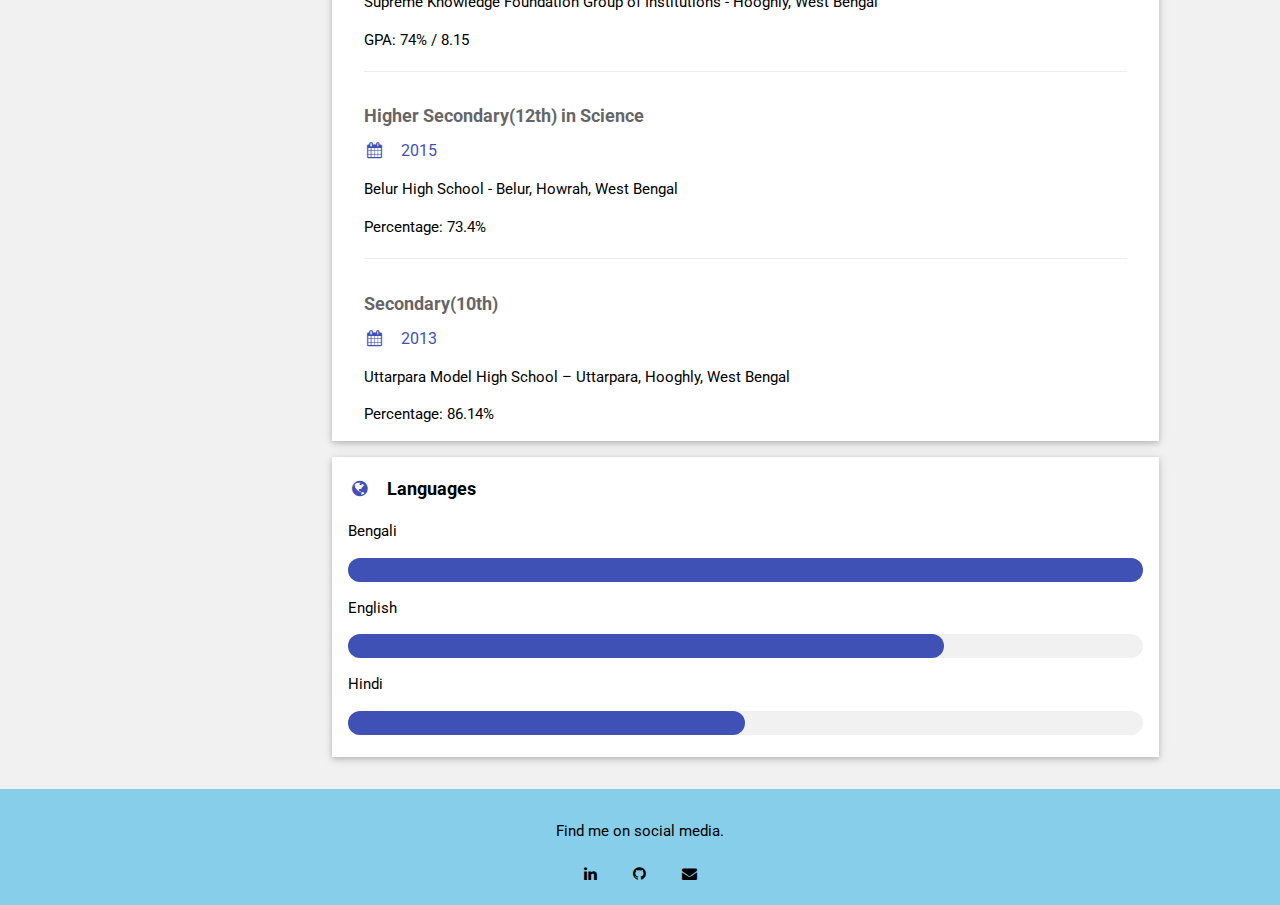
==== commit 3b5e19a5: "added github projects" ====
--- a/index.html
+++ b/index.html
@@ -38,15 +38,23 @@
                         </div>
                     </div>
                     <div class="w3-container">
-                        <p><i class="fa fa-briefcase fa-fw w3-margin-right w3-large w3-text-indigo"></i>Full Stack Developer </p>
-                        <p><i class="fa fa-tasks fa-fw w3-margin-right w3-large w3-text-indigo"></i>Experience - 4 years </p>
-                        <p><i class="fa fa-home fa-fw w3-margin-right w3-large w3-text-indigo"></i>Howrah, West Bengal</p>
-                        <p><i class="fa fa-envelope fa-fw w3-margin-right w3-large w3-text-indigo"></i>arpanmajibally@gmail.com</p>
+                        <p><i class="fa fa-briefcase fa-fw w3-margin-right w3-large w3-text-indigo"></i>Full Stack
+                            Developer </p>
+                        <p><i class="fa fa-tasks fa-fw w3-margin-right w3-large w3-text-indigo"></i>Experience - 4 years
+                        </p>
+                        <p><i class="fa fa-home fa-fw w3-margin-right w3-large w3-text-indigo"></i>Howrah, West Bengal
+                        </p>
+                        <p><i
+                                class="fa fa-envelope fa-fw w3-margin-right w3-large w3-text-indigo"></i>arpanmajibally@gmail.com
+                        </p>
                         <p><i class="fa fa-phone fa-fw w3-margin-right w3-large w3-text-indigo"></i>7044970070</p>
-                        <p><a href="Arpan_CV.pdf" target="_blank"><i class="fa fa-download fa- fw w3-margin-right w3-large w3-text-indigo"></i></a>Download Resume</p>
-                        <hr>
-
-                        <p class="w3-large"><b><i class="fa fa-asterisk fa-fw w3-margin-right w3-text-indigo"></i>Skills</b></p>
+                        <p><a href="Arpan_CV.pdf" target="_blank"><i
+                                    class="fa fa-download fa- fw w3-margin-right w3-large w3-text-indigo"></i></a>Download
+                            Resume</p>
+                        <hr>
+
+                        <p class="w3-large"><b><i
+                                    class="fa fa-asterisk fa-fw w3-margin-right w3-text-indigo"></i>Skills</b></p>
                         <p>JavaScript</p>
                         <!-- <div class="w3-light-grey w3-round-xlarge w3-small">
             <div class="w3-container w3-center w3-round-xlarge w3-indigo" style="width:70%">
@@ -70,12 +78,79 @@
                         <p>PostgresSQL</p>
                         <!-- <div class="w3-light-grey w3-round-xlarge w3-small">
             <div class="w3-container w3-center w3-round-xlarge w3-indigo" style="width:60%">60%</div>
-          </div> -->    <p>MongoDb</p>
+          </div> -->
+                        <p>MongoDb</p>
                         <p>React</p>
                         <!-- <div class="w3-light-grey w3-round-xlarge w3-small">
             <div class="w3-container w3-center w3-round-xlarge w3-indigo" style="width:60%">60%</div>
-          </div> -->    
+          </div> -->
                         <p>Vue</p>
+                        <!-- <p>MYSQL</p> -->
+                        <!-- <div class="w3-light-grey w3-round-xlarge w3-small">
+            <div class="w3-container w3-center w3-round-xlarge w3-indigo" style="width:55%">55%</div>
+          </div> -->
+                        <!-- <p>Python</p> -->
+                        <!-- <div class="w3-light-grey w3-round-xlarge w3-small">
+            <div class="w3-container w3-center w3-round-xlarge w3-indigo" style="width:45%">45%</div>
+          </div> -->
+                        <!-- <p>Machine Learning</p> -->
+                        <!-- <div class="w3-light-grey w3-round-xlarge w3-small">
+            <div class="w3-container w3-center w3-round-xlarge w3-indigo" style="width:15%">15%</div>
+          </div> -->
+                        <!-- <br> -->
+
+                        <!-- <p class="w3-large w3-text-theme"><b><i class="fa fa-globe fa-fw w3-margin-right w3-text-indigo"></i>Languages</b></p>
+                        <p>Bengali</p>
+                        <div class="w3-light-grey w3-round-xlarge">
+                            <div class="w3-round-xlarge w3-indigo" style="height:24px;width:100%"></div>
+                        </div>
+                        <p>English</p>
+                        <div class="w3-light-grey w3-round-xlarge">
+                            <div class="w3-round-xlarge w3-indigo" style="height:24px;width:55%"></div>
+                        </div>
+                        <p>Hindi</p>
+                        <div class="w3-light-grey w3-round-xlarge">
+                            <div class="w3-round-xlarge w3-indigo" style="height:24px;width:70%"></div>
+                        </div> -->
+
+                        <hr>
+
+                        <p class="w3-large"><b><i class="fa fa-asterisk fa-fw w3-margin-right w3-text-indigo"></i>
+                                Github projects </b></p>
+                        <p> <a href="https://github.com/arpan8/chuck-norris-joke-generator" target="_blank">Chuck Norris Joke Generator</a></p>
+                        <!-- <div class="w3-light-grey w3-round-xlarge w3-small">
+            <div class="w3-container w3-center w3-round-xlarge w3-indigo" style="width:70%">
+              <div class="w3-center w3-text-white">70%</div>
+            </div>
+          </div> -->
+                        <!-- <p>JAVA</p> -->
+                        <!-- <div class="w3-light-grey w3-round-xlarge w3-small">
+            <div class="w3-container w3-center w3-round-xlarge w3-indigo" style="width:70%">
+              <div class="w3-center w3-text-white">70%</div>
+            </div>
+          </div> -->
+                        <!-- <p>Node JS</p> -->
+
+                        <!-- <div class="w3-light-grey w3-round-xlarge w3-small">
+            <div class="w3-container w3-center w3-round-xlarge w3-indigo" style="width:75%">75%</div>
+          </div> -->
+                        <!-- <p>MySQL</p> -->
+
+                        <!-- <div class="w3-light-grey w3-round-xlarge w3-small">
+            <div class="w3-container w3-center w3-round-xlarge w3-indigo" style="width:70%">70%</div>
+          </div> -->
+                        <!-- <p>PostgresSQL</p> -->
+
+                        <!-- <div class="w3-light-grey w3-round-xlarge w3-small">
+            <div class="w3-container w3-center w3-round-xlarge w3-indigo" style="width:60%">60%</div>
+          </div> -->
+                        <!-- <p>MongoDb</p> -->
+                        <!-- <p>React</p> -->
+
+                        <!-- <div class="w3-light-grey w3-round-xlarge w3-small">
+            <div class="w3-container w3-center w3-round-xlarge w3-indigo" style="width:60%">60%</div>
+          </div> -->
+                        <!-- <p>Vue</p> -->
                         <!-- <p>MYSQL</p> -->
                         <!-- <div class="w3-light-grey w3-round-xlarge w3-small">
             <div class="w3-container w3-center w3-round-xlarge w3-indigo" style="width:55%">55%</div>
@@ -114,7 +189,8 @@
             <div class="w3-twothird">
 
                 <div class="w3-container w3-card w3-white w3-margin-bottom">
-                    <h2 class="w3-text-black w3-padding-16"><i class="fa fa-suitcase fa-fw w3-margin-right w3-xxlarge w3-text-indigo"></i>Details</h2>
+                    <h2 class="w3-text-black w3-padding-16"><i
+                            class="fa fa-suitcase fa-fw w3-margin-right w3-xxlarge w3-text-indigo"></i>Details</h2>
                     <!-- <div class="w3-container">
           <h5 class="w3-opacity"><b>Ongoing Project</b></h5>
           <h6 class="w3-text-teal"><i class="fa fa-calendar fa-fw w3-margin-right"></i>Jan 2015 - <span class="w3-tag w3-teal w3-round">Current</span></h6> 
@@ -130,14 +206,19 @@
                     <div class="w3-container ">
                         <h5 class="w3-opacity"><b>Work Experience</b></h5>
                         <!--    <h6 class="w3-text-teal"><i class="fa fa-calendar fa-fw w3-margin-right"></i>Jan 2015 - <span class="w3-tag w3-teal w3-round">Current</span></h6> -->
-                        <p><b>Codelogicx Technologies Private Limited , Kolkata, West Bengal<h6 class="w3-text-indigo"><i class="fa fa-calendar fa-fw w3-margin-right"></i>March 2021 - Current</h6></b></p>
+                        <p><b>Codelogicx Technologies Private Limited , Kolkata, West Bengal<h6 class="w3-text-indigo">
+                                    <i class="fa fa-calendar fa-fw w3-margin-right"></i>March 2021 - Current</h6></b>
+                        </p>
                         <p><b>Job Title: Full Stack Developer</b></p>
                         <!-- <p><b>Job Description</b>: My designation was Junior Software Developer in that company.There I learned to write rest apis in node js and also worked in jquery, ajax, hbs. -->
-                        <p><b>Project Description</b>: <b>Zoma</b> is a cloud based SaaS to help IT service sales teams scope intelligently, bridging the gap between the project promise
-                            and the reality. <b>Zoma’s</b> AI platform brings science to the art of scoping - leveraging existing company knowledge, promoting collaboration, reducing
+                        <p><b>Project Description</b>: <b>Zoma</b> is a cloud based SaaS to help IT service sales teams
+                            scope intelligently, bridging the gap between the project promise
+                            and the reality. <b>Zoma’s</b> AI platform brings science to the art of scoping - leveraging
+                            existing company knowledge, promoting collaboration, reducing
                             the sales cycle, closing more deals, enhancing customer relationships and their reputations
                             <!-- is software for tracking the various work details like sales details, user details, product details which helps the client to run his business smoothly. Accounts are also in the software
-                            which helps the client to generate some important details of his business. --></p>
+                            which helps the client to generate some important details of his business. -->
+                        </p>
                         <ul>
                             <!-- <li>Platform: LINUX</li> -->
                             <li>Front-end: React.</li>
@@ -145,10 +226,12 @@
                         </ul>
                         <hr>
 
-                        <p><b>Project Description</b>: <b>Zalyon</b> is a cloud based SaaS (Software as a service) product which helps the security agencies to solve their operational and employee hiring
+                        <p><b>Project Description</b>: <b>Zalyon</b> is a cloud based SaaS (Software as a service)
+                            product which helps the security agencies to solve their operational and employee hiring
                             problem and keep track of their operations in real time.
                             <!-- is software for tracking the various work details like sales details, user details, product details which helps the client to run his business smoothly. Accounts are also in the software
-                            which helps the client to generate some important details of his business. --></p>
+                            which helps the client to generate some important details of his business. -->
+                        </p>
                         <ul>
                             <!-- <li>Platform: LINUX</li> -->
                             <li>Front-end: Vue.</li>
@@ -156,13 +239,17 @@
                         </ul>
                     </div>
                     <div class="w3-container ">
-                        
+
                         <!--    <h6 class="w3-text-teal"><i class="fa fa-calendar fa-fw w3-margin-right"></i>Jan 2015 - <span class="w3-tag w3-teal w3-round">Current</span></h6> -->
-                        <p><b>Sibyl Infotech Pvt Ltd, Kolkata, West Bengal <h6 class="w3-text-indigo"><i class="fa fa-calendar fa-fw w3-margin-right"></i>August, 2020 - February, 2021</h6></b></p>
+                        <p><b>Sibyl Infotech Pvt Ltd, Kolkata, West Bengal <h6 class="w3-text-indigo"><i
+                                        class="fa fa-calendar fa-fw w3-margin-right"></i>August, 2020 - February, 2021
+                                </h6></b></p>
                         <p><b>Job Role: Software Developer</b></p>
                         <!-- <p><b>Job Description</b>: My designation was Junior Software Developer in that company.There I learned to write rest apis in node js and also worked in jquery, ajax, hbs. -->
-                        <p><b>Project Description</b>: <b>Toolings ERP</b> is software for tracking the various work details like sales details, user details, and product details which helps
-                            the client to run his business smoothly. Accounts are also in the software which helps the client to generate some important details of his business.</p>
+                        <p><b>Project Description</b>: <b>Toolings ERP</b> is software for tracking the various work
+                            details like sales details, user details, and product details which helps
+                            the client to run his business smoothly. Accounts are also in the software which helps the
+                            client to generate some important details of his business.</p>
                         <ul>
                             <!-- <li>Platform: LINUX</li> -->
                             <li>Front-end: Angular 7.</li>
@@ -171,14 +258,20 @@
                         <hr>
                     </div>
                     <div class="w3-container">
-                        
-                        <p><b>WRC Technologies (P) Ltd, Kolkata, West Bengal <h6 class="w3-text-indigo"><i class="fa fa-calendar fa-fw w3-margin-right"></i>December, 2019 - June, 2020</h6></b></p>
+
+                        <p><b>WRC Technologies (P) Ltd, Kolkata, West Bengal <h6 class="w3-text-indigo"><i
+                                        class="fa fa-calendar fa-fw w3-margin-right"></i>December, 2019 - June, 2020
+                                </h6></b></p>
                         <p><b>Job Role: Junior Software Developer</b></p>
                         <!-- <p><b>Job Description</b>: My designation was Junior Software Developer in that company.There I learned to write rest apis in node js and also worked in jquery, ajax, hbs. -->
-                        <p> <b>Project Description:</b> <b>LegalKart</b> : is India’s first practice management app for lawyers. It comes with a minimalistic yet intuitive interface that helps
-                            lawyers manage their cases across all courts and legal forums across India. <b>LegalKart</b> App enables you to manage your law office directly from your
-                            mobile like team management, case finance management, client management, and calendar. This App provides additional assistance to lawyers in
-                            sending case-related information and updates to their respective clients in real-time. <b>LegalKart</b> helps you simplify the complex case updating
+                        <p> <b>Project Description:</b> <b>LegalKart</b> : is India’s first practice management app for
+                            lawyers. It comes with a minimalistic yet intuitive interface that helps
+                            lawyers manage their cases across all courts and legal forums across India. <b>LegalKart</b>
+                            App enables you to manage your law office directly from your
+                            mobile like team management, case finance management, client management, and calendar. This
+                            App provides additional assistance to lawyers in
+                            sending case-related information and updates to their respective clients in real-time.
+                            <b>LegalKart</b> helps you simplify the complex case updating
                             processes and ensure client satisfaction, without the hassle of e-mails & phone calls.</p>
                         <ul>
                             <!-- <li>Platform: LINUX</li> -->
@@ -193,8 +286,10 @@
                         <p>
                             <!-- <ul> -->
                             <!-- <li>PG Certification in Machine Learning and Deep Learning from UpGrad (Pursuing)</li> -->
-                            <li>Programming, Data Structures and Algorithms using Python from NPTEL from January to March, 2017.</li>
-                            <li>Step By Step APIs Development In Node JS With Sequelize ORM from Udemy from July to August, 2020.</li>
+                            <li>Programming, Data Structures and Algorithms using Python from NPTEL from January to
+                                March, 2017.</li>
+                            <li>Step By Step APIs Development In Node JS With Sequelize ORM from Udemy from July to
+                                August, 2020.</li>
                             <!-- </ul> -->
                         </p>
                         <hr>
@@ -229,10 +324,12 @@
                 </div>
 
                 <div class="w3-container w3-card w3-white w3-margin-bottom">
-                    <h2 class="w3-text-black w3-padding-16"><i class="fa fa-certificate fa-fw w3-margin-right w3-xxlarge w3-text-indigo"></i>Education</h2>
+                    <h2 class="w3-text-black w3-padding-16"><i
+                            class="fa fa-certificate fa-fw w3-margin-right w3-xxlarge w3-text-indigo"></i>Education</h2>
                     <div class="w3-container">
                         <h5 class="w3-opacity"><b>B.Tech in Computer Science and Engineering</b></h5>
-                        <h6 class="w3-text-indigo"><i class="fa fa-calendar fa-fw w3-margin-right"></i>July 2015 - June 2019</h6>
+                        <h6 class="w3-text-indigo"><i class="fa fa-calendar fa-fw w3-margin-right"></i>July 2015 - June
+                            2019</h6>
                         <p>Supreme Knowledge Foundation Group of Institutions - Hooghly, West Bengal</p>
                         <p>GPA: 74% / 8.15</p>
                         <hr>
@@ -255,7 +352,8 @@
 
 
                 <div class="w3-container w3-card w3-white w3-margin-bottom">
-                    <p class="w3-large w3-text-theme"><b><i class="fa fa-globe fa-fw w3-margin-right w3-text-indigo"></i>Languages</b></p>
+                    <p class="w3-large w3-text-theme"><b><i
+                                class="fa fa-globe fa-fw w3-margin-right w3-text-indigo"></i>Languages</b></p>
                     <p>Bengali</p>
                     <div class="w3-light-grey w3-round-xlarge">
                         <div class="w3-round-xlarge w3-indigo" style="height:24px;width:100%"></div>
@@ -284,10 +382,12 @@
         <p>Find me on social media.</p>
         <!-- <a href="https://www.facebook.com/index.php?next=https%3A%2F%2Fwww.facebook.com%2Fhackercup%2Fregister"> <i class="fa fa-facebook-official w3-hover-opacity w3-padding"></i>
         </a> -->
-        <a href="https://www.linkedin.com/in/arpan-maji-59579b147/" target="_blank"><i class="fa fa-linkedin w3-hover-opacity w3-padding"></i></a>
+        <a href="https://www.linkedin.com/in/arpan-maji-59579b147/" target="_blank"><i
+                class="fa fa-linkedin w3-hover-opacity w3-padding"></i></a>
         <!-- <a href="https://in.pinterest.com/arpanmajibally/"><i class="fa fa-pinterest-p w3-hover-opacity w3-padding"></i></a> -->
         <a href="https://github.com/arpan8" target="_blank"><i class="fa fa-github w3-hover-opacity w3-padding"></i></a>
-        <a href="https://mail.google.com/mail/u/0/?view=cm&fs=1&tf=1&source=mailto&to=arpanmajibally@gmail.com" target="_blank"><i class="fa fa-envelope w3-hover-opacity w3-padding"></i></a>
+        <a href="https://mail.google.com/mail/u/0/?view=cm&fs=1&tf=1&source=mailto&to=arpanmajibally@gmail.com"
+            target="_blank"><i class="fa fa-envelope w3-hover-opacity w3-padding"></i></a>
 
         <!--<p>Powered by <a href="https://www.w3schools.com/w3css/default.asp" target="_blank">w3.css</a></p>-->
     </footer>
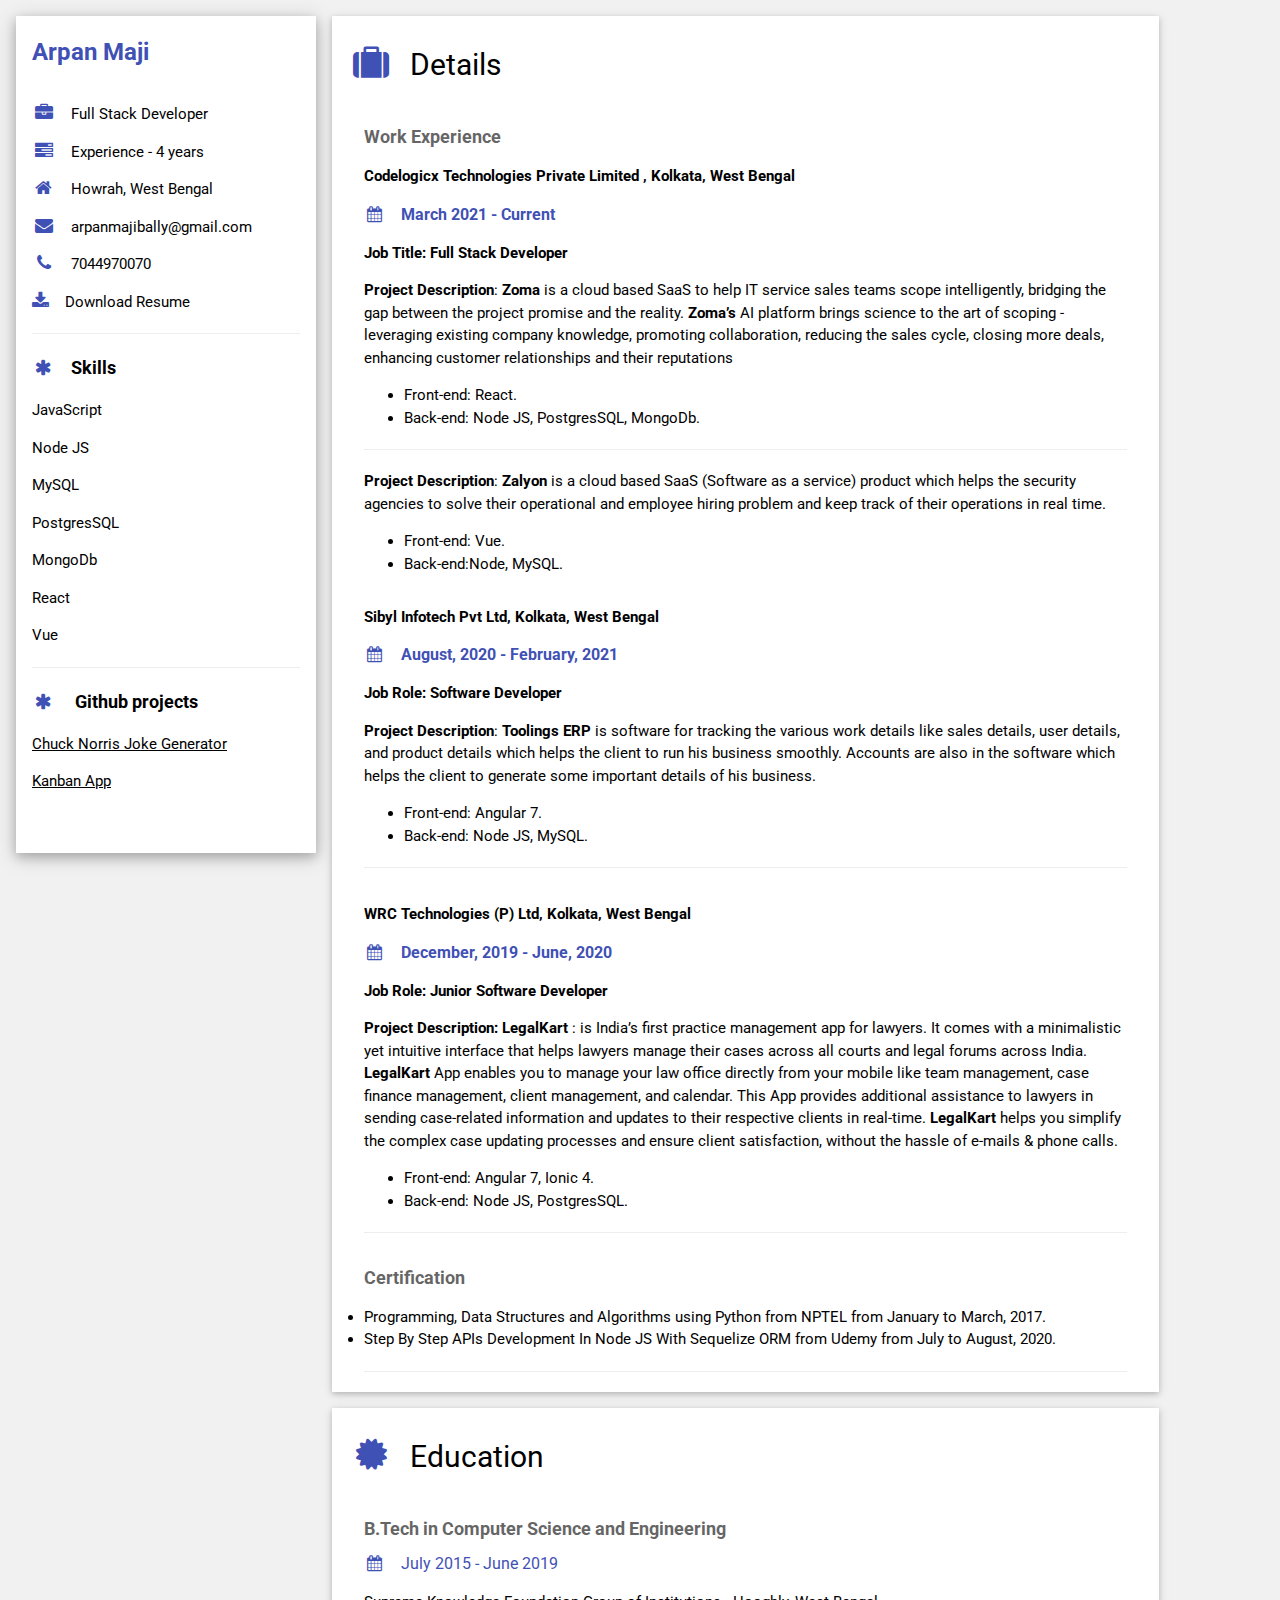
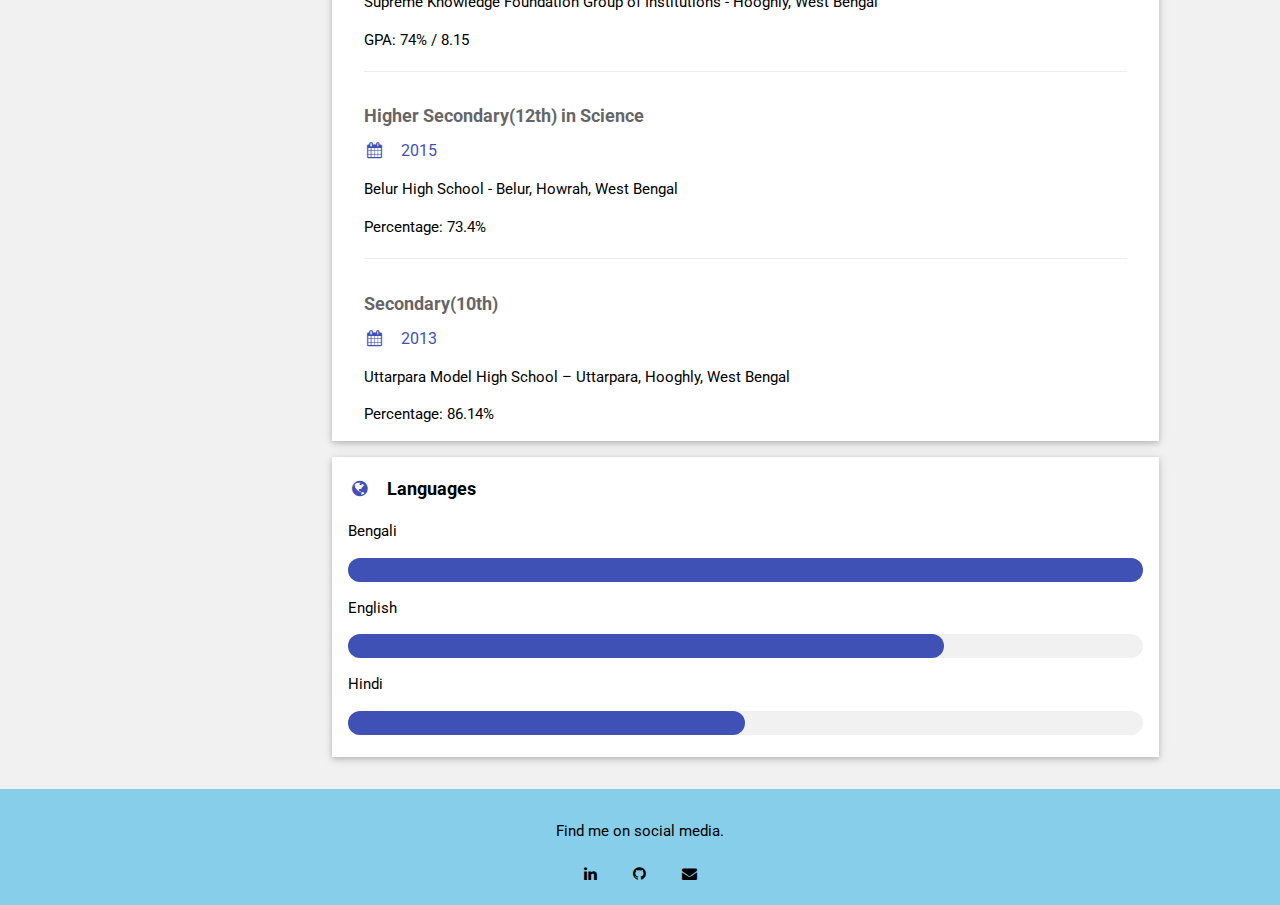
==== commit 5fcb73ee: "kanban app" ====
--- a/index.html
+++ b/index.html
@@ -118,6 +118,7 @@
                         <p class="w3-large"><b><i class="fa fa-asterisk fa-fw w3-margin-right w3-text-indigo"></i>
                                 Github projects </b></p>
                         <p> <a href="https://github.com/arpan8/chuck-norris-joke-generator" target="_blank">Chuck Norris Joke Generator</a></p>
+                        <p> <a href="https://github.com/arpan8/kanban-app-using-react" target="_blank">Kanban App</a></p>
                         <!-- <div class="w3-light-grey w3-round-xlarge w3-small">
             <div class="w3-container w3-center w3-round-xlarge w3-indigo" style="width:70%">
               <div class="w3-center w3-text-white">70%</div>
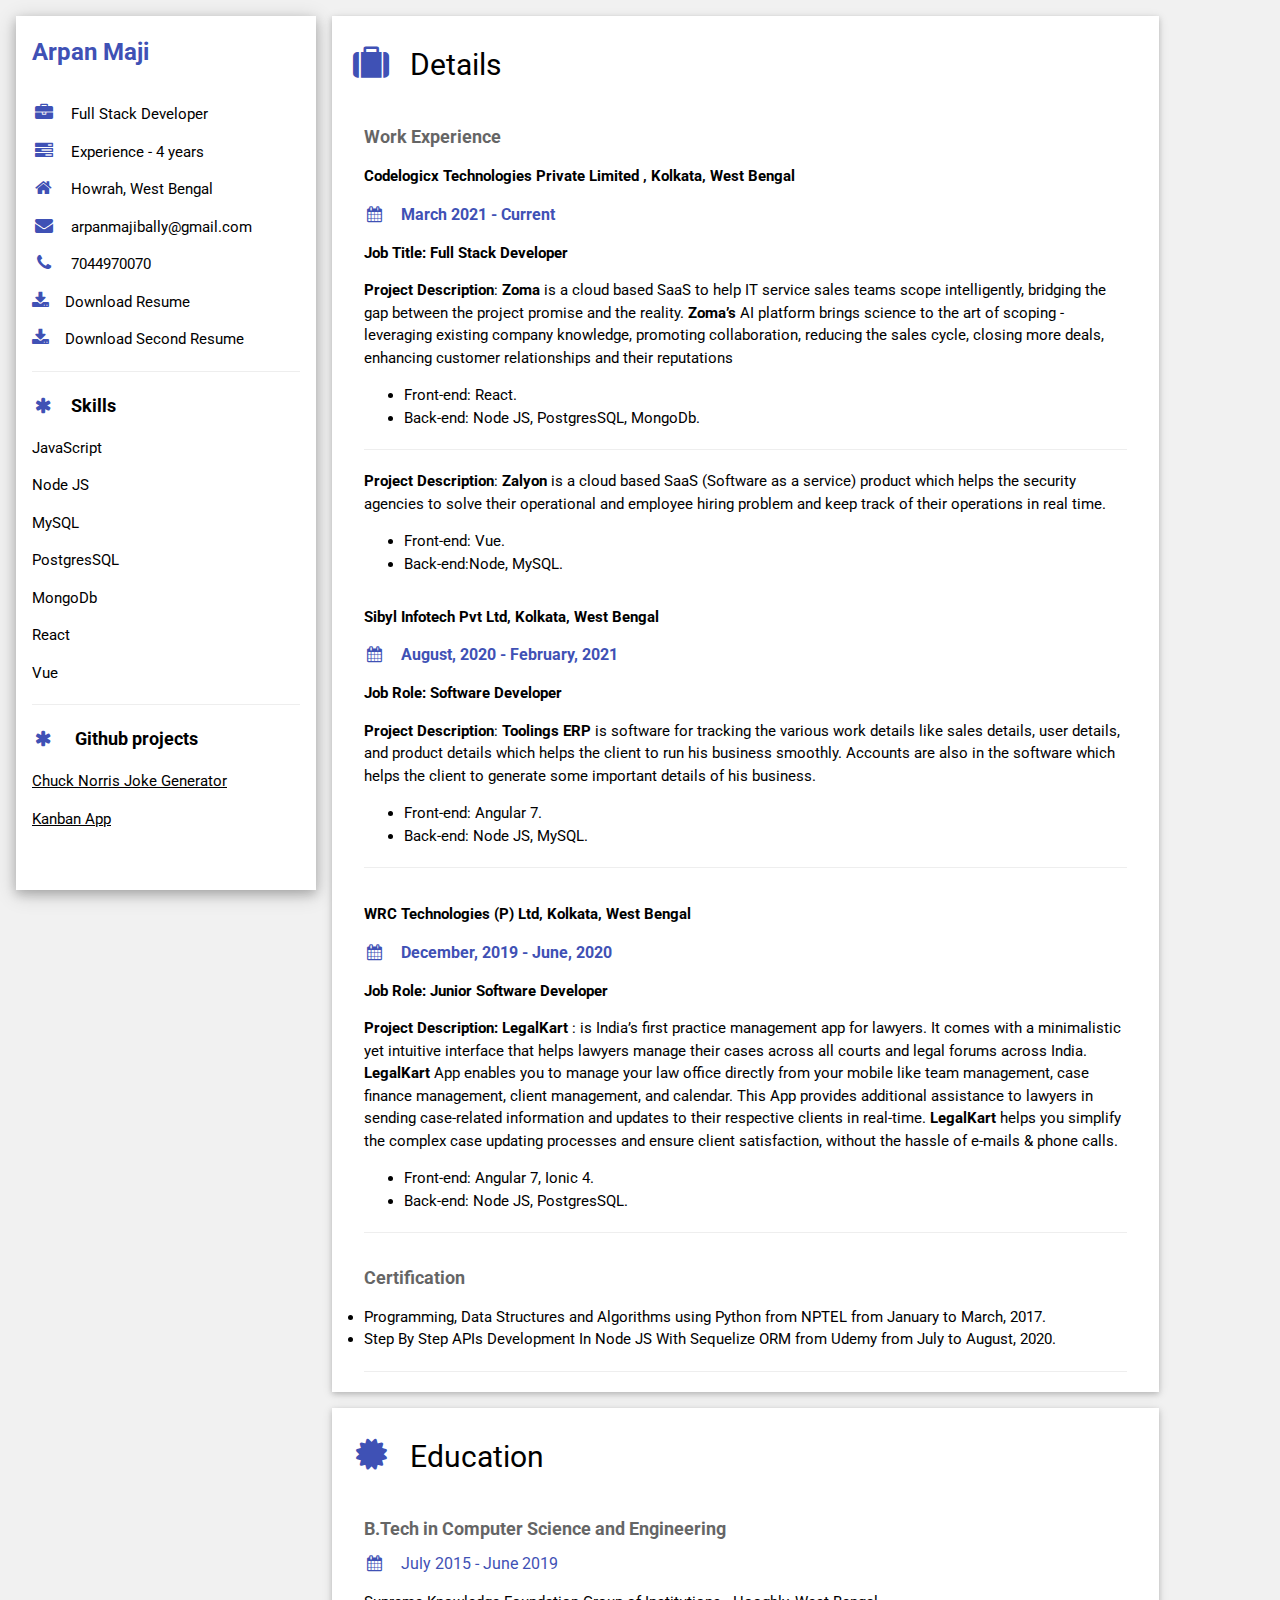
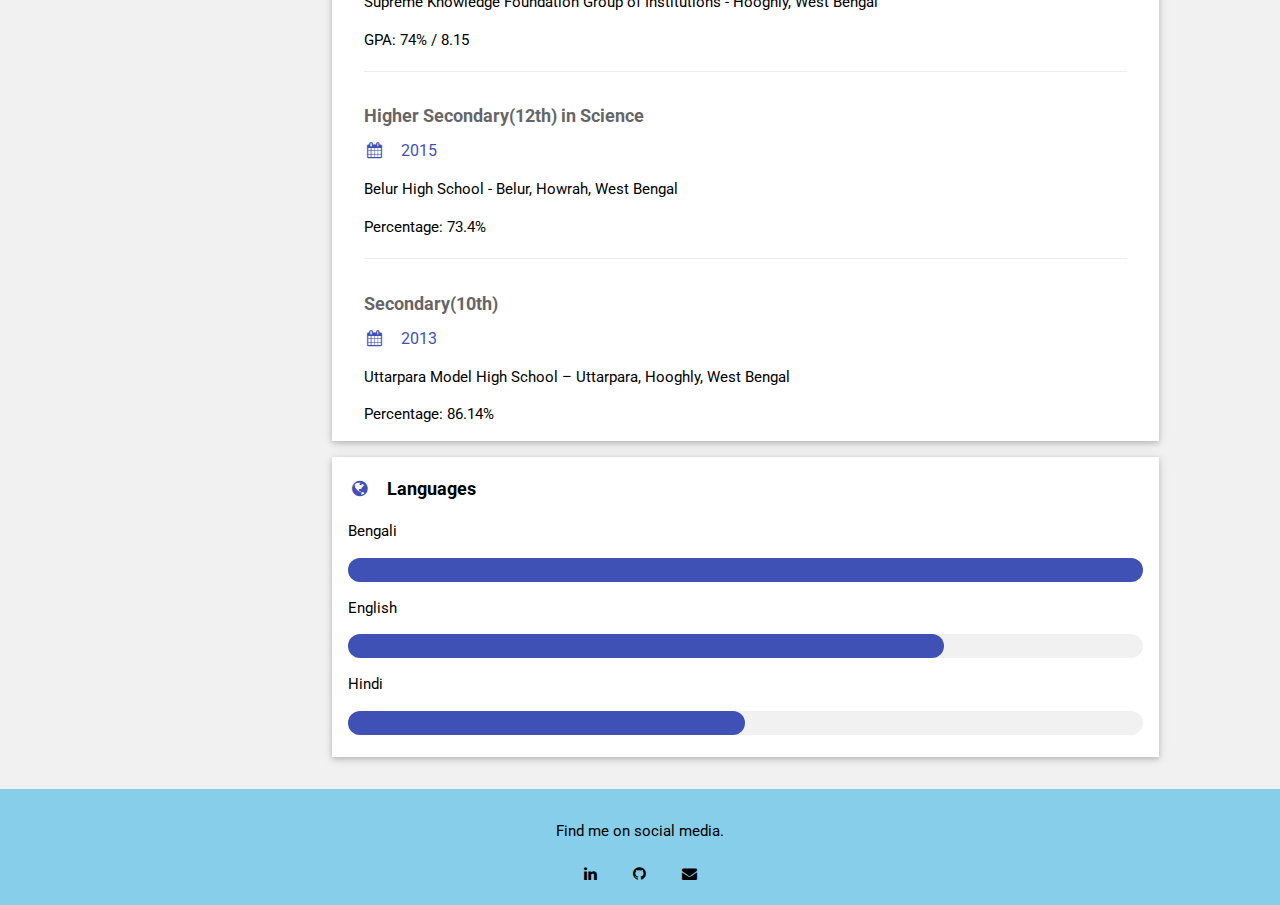
==== commit a5055a25: "Update index.html" ====
--- a/index.html
+++ b/index.html
@@ -48,9 +48,12 @@
                                 class="fa fa-envelope fa-fw w3-margin-right w3-large w3-text-indigo"></i>arpanmajibally@gmail.com
                         </p>
                         <p><i class="fa fa-phone fa-fw w3-margin-right w3-large w3-text-indigo"></i>7044970070</p>
-                        <p><a href="Arpan_CV.pdf" target="_blank"><i
+                        <p><a href="ARPAN_RESUME.pdf" target="_blank"><i
                                     class="fa fa-download fa- fw w3-margin-right w3-large w3-text-indigo"></i></a>Download
                             Resume</p>
+                        <p><a href="ARPAN-RESUME.pdf" target="_blank"><i
+                                    class="fa fa-download fa- fw w3-margin-right w3-large w3-text-indigo"></i></a>Download
+                            Second Resume</p>
                         <hr>
 
                         <p class="w3-large"><b><i
@@ -395,4 +398,4 @@
 
 </body>
 
-</html>+</html>
